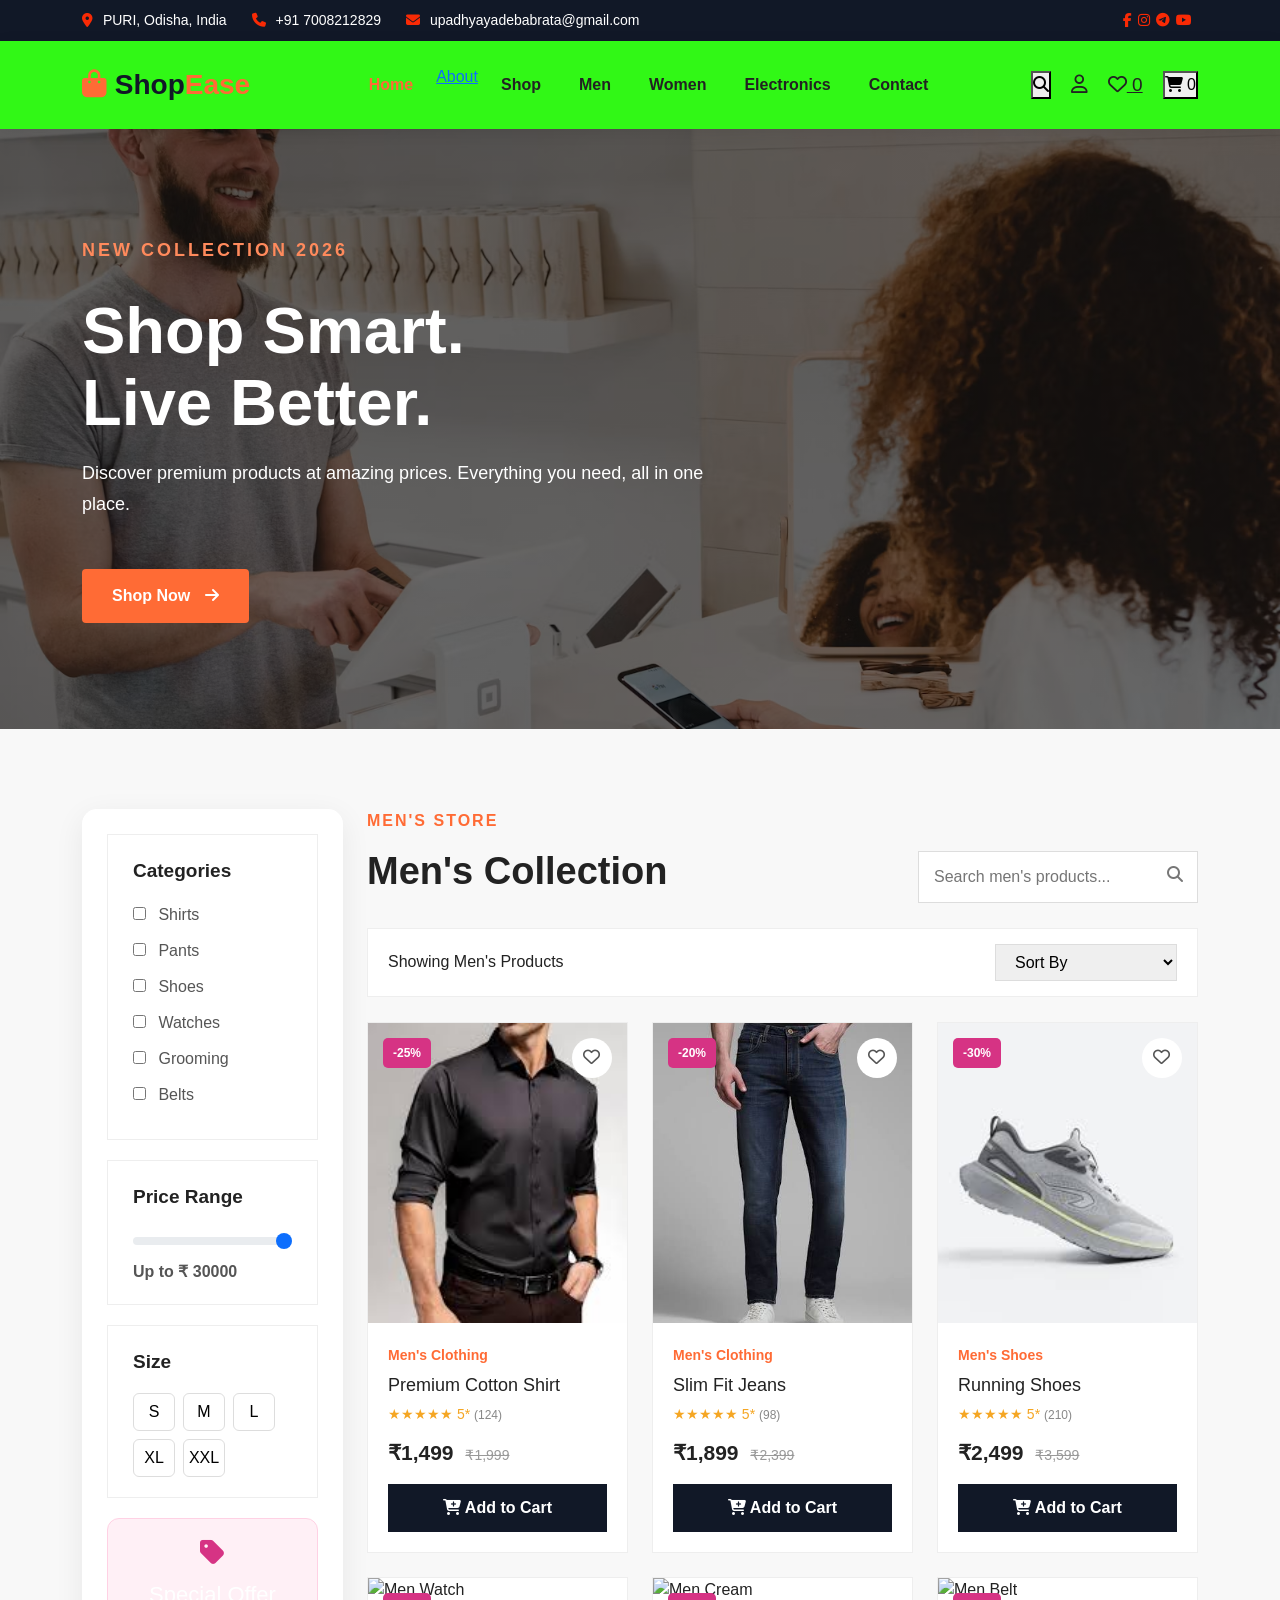
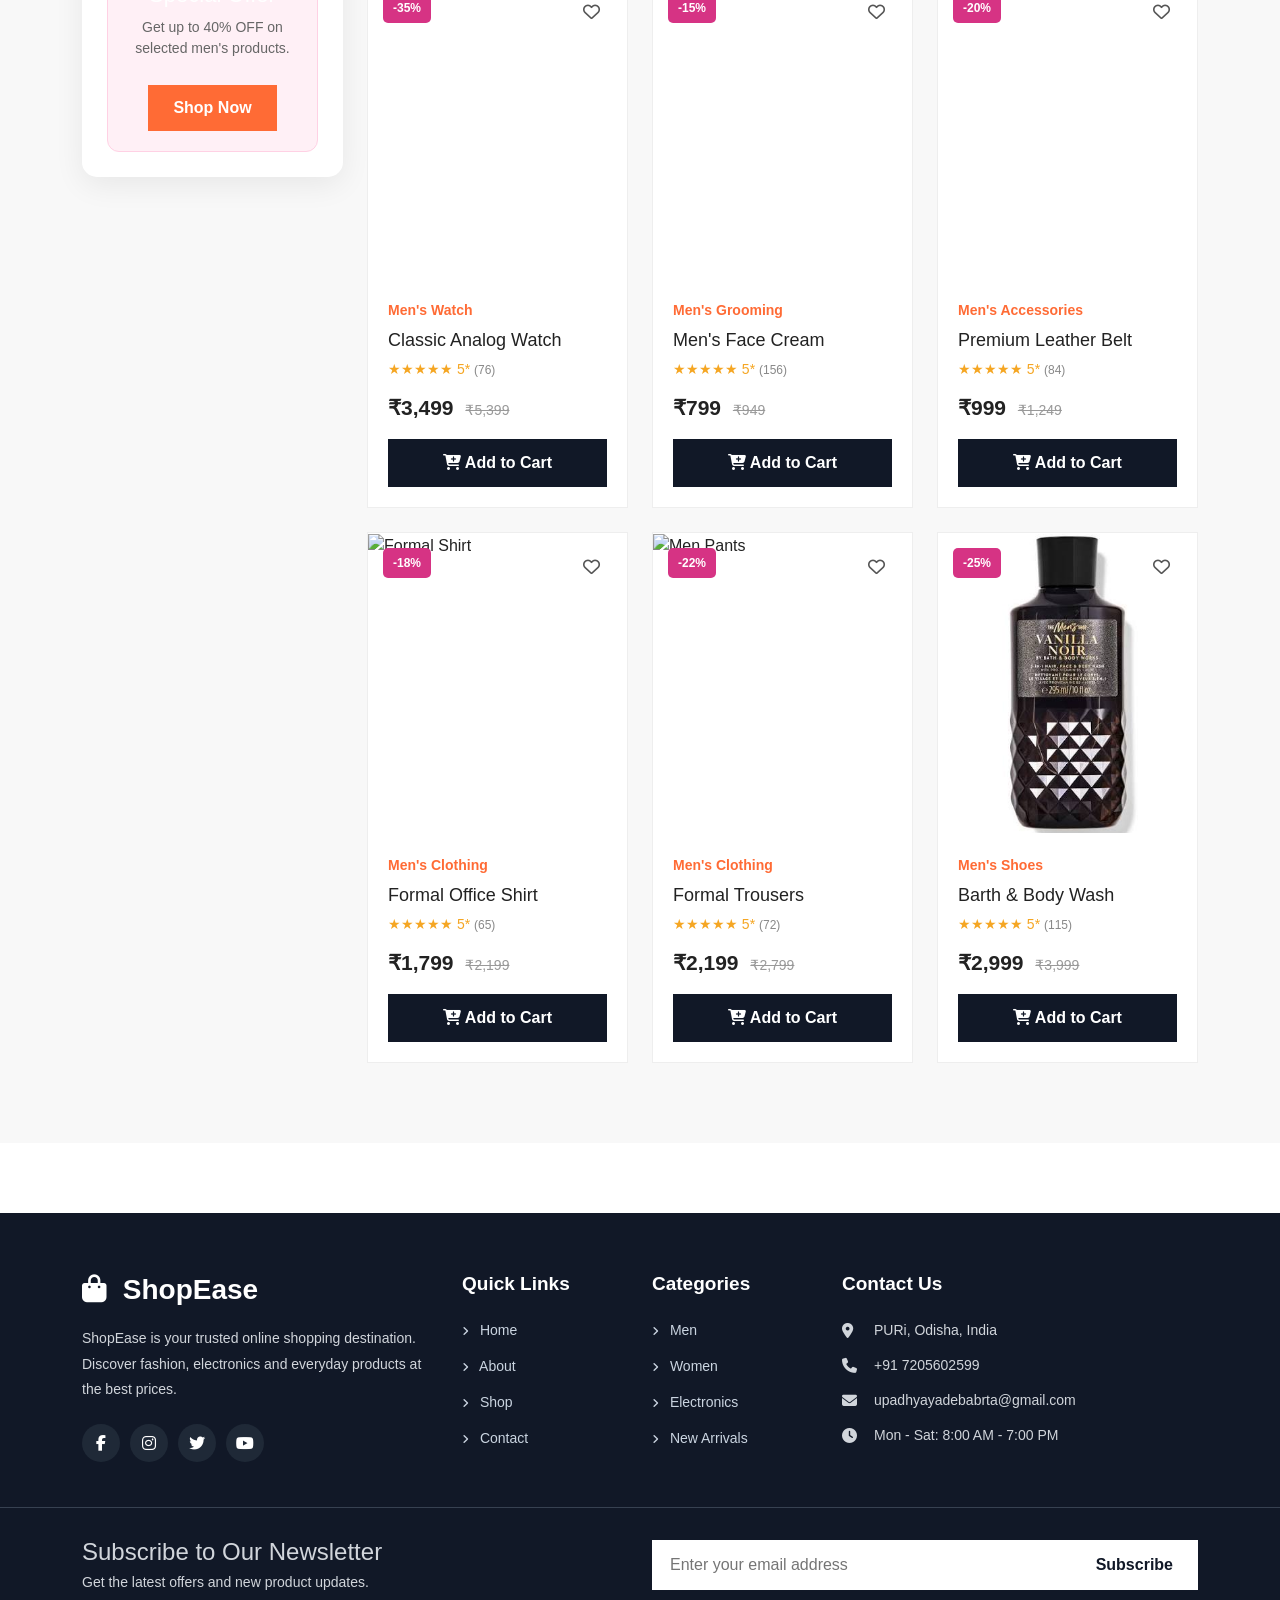
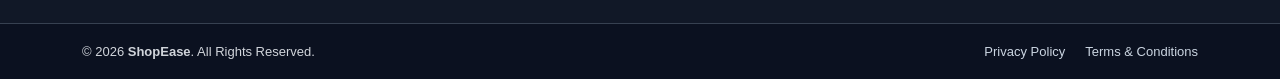
==== E-commerece men shop.html @ 474f57e9 "https://github.com/debabrataupadhyaya052-oss/E-commerece-Website.git" ====
<!DOCTYPE html>
<html lang="en">
<head>
    <meta charset="UTF-8">
    <meta name="viewport" content="width=device-width, initial-scale=1.0">
    <title>Mens - ShopEase</title>
    <link href="https://cdn.jsdelivr.net/npm/bootstrap@5.3.3/dist/css/bootstrap.min.css" rel="stylesheet">

    <link rel="stylesheet" href="https://cdnjs.cloudflare.com/ajax/libs/font-awesome/6.5.2/css/all.min.css">

    <link rel="stylesheet" href="shopease -E-commerce.css">
</head>
<body>
     <!--  -------TOP BAR ------- -->
    <div class="top-bar">
        <div class="container">

            <div class="top-content">

                <div class="top-left">

                    <span>
                        <i class="fa-solid fa-location-dot"></i>
                        PURI, Odisha, India
                    </span>

                    <span>
                        <i class="fa-solid fa-phone"></i>
                        +91 7008212829
                    </span>

                    <span>
                        <i class="fa-solid fa-envelope"></i>
                        upadhyayadebabrata@gmail.com
                    </span>

                </div>

                <div class="top-right">

                    <a href="#">
                        <i class="fa-brands fa-facebook-f"></i>
                    </a>

                    <a href="#">
                        <i class="fa-brands fa-instagram"></i>
                    </a>

                    <a href="#">
                        <i class="fa-brands fa-telegram"></i>
                    </a>

                    <a href="#">
                        <i class="fa-brands fa-youtube"></i>
                    </a>

                </div>

            </div>

        </div>
    </div>

    <!--  -------NAVIGANTION MENU------- -->
    <nav class="navbar navbar-expand-lg main-navbar">

        <div class="container">

            <!-- Logo -->

            <a class="navbar-brand logo" href="#">
                <i class="fa-solid fa-bag-shopping"></i>
                Shop<span>Ease</span>
            </a>


            <!-- Mobile Button -->

            <button class="navbar-toggler" type="button" data-bs-toggle="collapse" data-bs-target="#mainMenu">

                <span class="navbar-toggler-icon"></span>

            </button>

            <!-- Menu -->

            <div class="collapse navbar-collapse" id="mainMenu">

                <!-- Navigation -->

                <ul class="navbar-nav mx-auto">

                    <li class="nav-item">
                        <a class="nav-link active" href="home.html" target="_blank">
                            Home
                        </a>
                    </li>

                    <li class="nav-item">
                        <a href="https://media.istockphoto.com/id/183412466/photo/eastern-bluebirds-male-and-female.jpg?s=612x612&w=0&k=20&c=6_EQHnGedwdjM9QTUF2c1ce7cC3XtlxvMPpU5HAouhc">
                            About
                        </a>
                    </li>

                    <li class="nav-item">
                        <a class="nav-link" href="shop.html" target="_blank">
                            Shop
                        </a>
                    </li>

                    <li class="nav-item">
                        <a class="nav-link" href="men.html" target="_blank">
                            Men
                        </a>
                    </li>

                    <li class="nav-item">
                        <a class="nav-link" href="women.html" target="_blank">
                            Women
                        </a>
                    </li>

                    <li class="nav-item">
                        <a class="nav-link" href="electronics.html" target="_blank">
                            Electronics
                        </a>
                    </li>

                    <li class="nav-item">
                        <a class="nav-link" href="contact.html" target="_blank">
                            Contact
                        </a>
                    </li>

                </ul>


                <!-- Right Icons -->

                <div class="nav-icons">

                    <!-- Search -->

                    <button class="icon-btn" id="searchBtn">
                        <i class="fa-solid fa-magnifying-glass"></i>
                    </button>


                    <!-- Account -->

                    <a href="#" class="icon-btn">
                        <i class="fa-regular fa-user"></i>
                    </a>


                    <!-- Wishlist -->

                    <a href="#" class="icon-btn notification">
                        <i class="fa-regular fa-heart"></i>
                        <span id="wishlistCount">0</span>
                    </a>

                    <!-- Cart -->

                    <button class="icon-btn notification" onclick="addToCart()">

                        <i class="fa-solid fa-cart-shopping"></i>

                        <span id="cartCount">0</span>

                    </button>

                </div>

            </div>

        </div>

    </nav>

    <!---------SEARCH BOX ------- -->
    <div class="search-box" id="searchBox">

        <div class="container">

            <div class="search-wrapper">

                <input type="text" id="searchInput" placeholder="Search products...">

                <button onclick="searchProduct()">
                    <i class="fa-solid fa-magnifying-glass"></i>
                </button>

            </div>

        </div>

    </div>

    <!-- HERO SECTION -->
    <section class="hero">
        <div class="container">

            <div class="hero-content">

                <p>NEW COLLECTION 2026</p>

                <h1>
                    Shop Smart.<br>
                    Live Better.
                </h1>

                <p class="hero-text">
                    Discover premium products at amazing prices.
                    Everything you need, all in one place.
                </p>

                <a href="shop.html" class="shop-btn">
                    Shop Now
                    <i class="fa-solid fa-arrow-right"></i>
                </a>

            </div>

        </div>
    </section>


    <!-----------------MEN SHOP SECTION------------------------>

    <section class="men-shop">

        <div class="container">

            <div class="row">

                <!----------- SIDEBAR--------------------->

                <div class="col-lg-3">

                    <aside class="shop-sidebar">


                        <!-- CATEGORY -->

                        <div class="filter-box">

                            <h4>
                                Categories
                            </h4>

                            <label>
                                <input type="checkbox" class="category-filter" value="shirt">
                                Shirts
                            </label>

                            <label>
                                <input type="checkbox" class="category-filter" value="pant">
                                Pants
                            </label>

                            <label>
                                <input type="checkbox" class="category-filter" value="shoes">
                                Shoes
                            </label>

                            <label>
                                <input type="checkbox" class="category-filter" value="watch">
                                Watches
                            </label>

                            <label>
                                <input type="checkbox" class="category-filter" value="cream">
                                Grooming
                            </label>

                            <label>
                                <input type="checkbox" class="category-filter" value="belt">
                                Belts
                            </label>

                        </div>


                        <!-- PRICE -->

                        <div class="filter-box">

                            <h4>
                                Price Range
                            </h4>

                            <input type="range" class="form-range" min="500" max="30000" value="30000" id="priceRange">

                            <div class="price-range-text">

                                Up to ₹
                                <span id="priceValue">
                                    30000
                                </span>

                            </div>

                        </div>


                        <!-- SIZE -->

                        <div class="filter-box">

                            <h4>
                                Size
                            </h4>

                            <div class="size-buttons">

                                <button>S</button>
                                <button>M</button>
                                <button>L</button>
                                <button>XL</button>
                                <button>XXL</button>

                            </div>

                        </div>


                        <!-- OFFER -->

                        <div class="sidebar-offer">

                            <i class="fa-solid fa-tag"></i>

                            <h4>
                                Special Offer
                            </h4>

                            <p>
                                Get up to 40% OFF on selected
                                men's products.
                            </p>

                            <button>
                                Shop Now
                            </button>

                        </div>

                    </aside>

                </div>

                <!--==================PRODUCTS==============-->

                <div class="col-lg-9">
                    <!-- SHOP TOP -->
                    <div class="shop-top">
                        <div>

                            <p class="section-title">
                                MEN'S STORE
                            </p>

                            <h2>
                                Men's Collection
                            </h2>

                        </div>


                        <!-- SEARCH -->

                        <div class="men-search">

                            <input type="text" id="menSearch" placeholder="Search men's products...">

                            <i class="fa-solid fa-magnifying-glass"></i>

                        </div>

                    </div>


                    <!-- SORT -->

                    <div class="product-toolbar">

                        <span>
                            Showing Men's Products
                        </span>

                        <select id="sortProducts">

                            <option value="default">
                                Sort By
                            </option>

                            <option value="low">
                                Price: Low to High
                            </option>

                            <option value="high">
                                Price: High to Low
                            </option>

                        </select>

                    </div>


                    <!-- PRODUCT GRID -->

                    <div class="row g-4" id="menProducts">
                        <!------- SHIRT ----------->
                        <div class="col-xl-4 col-md-6 product-item" data-category="shirt" data-price="1499"
                            data-name="premium cotton shirt">

                            <div class="men-product-card">

                                <div class="men-product-image">

                                    <img src="./Assets/style men's _flg .jpg" alt="Men Shirt">

                                    <span class="discount">
                                        -25%
                                    </span>

                                    <button class="heart-btn" onclick="addWishlist(this)">

                                        <i class="fa-regular fa-heart"></i>

                                    </button>

                                </div>

                                <div class="men-product-info">

                                    <small>
                                        Men's Clothing
                                    </small>

                                    <h4>
                                        Premium Cotton Shirt
                                    </h4>

                                    <div class="rating">
                                        ★★★★★ 5*
                                        <span>(124)</span>
                                    </div>

                                    <div class="product-price">

                                        ₹1,499

                                        <del>
                                            ₹1,999
                                        </del>

                                    </div>

                                    <button class="men-cart-btn" onclick="addToCart()">

                                        <i class="fa-solid fa-cart-plus"></i>
                                        Add to Cart

                                    </button>

                                </div>

                            </div>

                        </div>

                        <!-- PANT -->
                        <div class="col-xl-4 col-md-6 product-item" data-category="pant" data-price="1899"
                            data-name="slim fit jeans">

                            <div class="men-product-card">

                                <div class="men-product-image">

                                    <img src="./Assets/Gen pants _flg.jpg" alt="Men Jeans">

                                    <span class="discount">
                                        -20%
                                    </span>

                                    <button class="heart-btn" onclick="addWishlist(this)">

                                        <i class="fa-regular fa-heart"></i>

                                    </button>

                                </div>

                                <div class="men-product-info">

                                    <small>
                                        Men's Clothing
                                    </small>

                                    <h4>
                                        Slim Fit Jeans
                                    </h4>

                                    <div class="rating">
                                        ★★★★★ 5*
                                        <span>(98)</span>
                                    </div>

                                    <div class="product-price">

                                        ₹1,899

                                        <del>
                                            ₹2,399
                                        </del>

                                    </div>

                                    <button class="men-cart-btn" onclick="addToCart()">

                                        <i class="fa-solid fa-cart-plus"></i>
                                        Add to Cart

                                    </button>

                                </div>

                            </div>

                        </div>

                        <!-- SHOES -->

                        <div class="col-xl-4 col-md-6 product-item" data-category="shoes" data-price="2499"
                            data-name="mens running shoes">

                            <div class="men-product-card">

                                <div class="men-product-image">

                                    <img src="./Assets/Shooes _flg.jgp.jpg" alt="Men Shoes">

                                    <span class="discount">
                                        -30%
                                    </span>

                                    <button class="heart-btn" onclick="addWishlist(this)">

                                        <i class="fa-regular fa-heart"></i>

                                    </button>

                                </div>

                                <div class="men-product-info">

                                    <small>
                                        Men's Shoes
                                    </small>

                                    <h4>
                                        Running Shoes
                                    </h4>

                                    <div class="rating">
                                        ★★★★★ 5*
                                        <span>(210)</span>
                                    </div>

                                    <div class="product-price">

                                        ₹2,499

                                        <del>
                                            ₹3,599
                                        </del>

                                    </div>

                                    <button class="men-cart-btn" onclick="addToCart()">

                                        <i class="fa-solid fa-cart-plus"></i>
                                        Add to Cart

                                    </button>

                                </div>

                            </div>

                        </div>

                        <!-- WATCH -->

                        <div class="col-xl-4 col-md-6 product-item" data-category="watch" data-price="3499"
                            data-name="classic mens watch">

                            <div class="men-product-card">

                                <div class="men-product-image">

                                    <img src="https://images.unsplash.com/photo-1524805444758-089113d48a6d?auto=format&fit=crop&w=700&q=80"
                                        alt="Men Watch">

                                    <span class="discount">
                                        -35%
                                    </span>

                                    <button class="heart-btn" onclick="addWishlist(this)">

                                        <i class="fa-regular fa-heart"></i>

                                    </button>

                                </div>

                                <div class="men-product-info">

                                    <small>
                                        Men's Watch
                                    </small>

                                    <h4>
                                        Classic Analog Watch
                                    </h4>

                                    <div class="rating">
                                        ★★★★★ 5*
                                        <span>(76)</span>
                                    </div>

                                    <div class="product-price">

                                        ₹3,499

                                        <del>
                                            ₹5,399
                                        </del>

                                    </div>

                                    <button class="men-cart-btn" onclick="addToCart()">

                                        <i class="fa-solid fa-cart-plus"></i>
                                        Add to Cart

                                    </button>

                                </div>

                            </div>

                        </div>

                        <!-- CREAM -->

                        <div class="col-xl-4 col-md-6 product-item" data-category="cream" data-price="799"
                            data-name="mens face cream">

                            <div class="men-product-card">

                                <div class="men-product-image">

                                    <img src="https://images.unsplash.com/photo-1556228578-8c89e6adf883?auto=format&fit=crop&w=700&q=80"
                                        alt="Men Cream">

                                    <span class="discount">
                                        -15%
                                    </span>

                                    <button class="heart-btn" onclick="addWishlist(this)">

                                        <i class="fa-regular fa-heart"></i>

                                    </button>

                                </div>

                                <div class="men-product-info">

                                    <small>
                                        Men's Grooming
                                    </small>

                                    <h4>
                                        Men's Face Cream
                                    </h4>

                                    <div class="rating">
                                        ★★★★★ 5*
                                        <span>(156)</span>
                                    </div>

                                    <div class="product-price">

                                        ₹799

                                        <del>
                                            ₹949
                                        </del>

                                    </div>

                                    <button class="men-cart-btn" onclick="addToCart()">

                                        <i class="fa-solid fa-cart-plus"></i>
                                        Add to Cart

                                    </button>

                                </div>

                            </div>

                        </div>

                        <!-- BELT -->

                        <div class="col-xl-4 col-md-6 product-item" data-category="belt" data-price="999"
                            data-name="leather mens belt">

                            <div class="men-product-card">

                                <div class="men-product-image">

                                    <img src="https://images.unsplash.com/photo-1624222247344-550fb60583dc?auto=format&fit=crop&w=700&q=80"
                                        alt="Men Belt">

                                    <span class="discount">
                                        -20%
                                    </span>

                                    <button class="heart-btn" onclick="addWishlist(this)">

                                        <i class="fa-regular fa-heart"></i>

                                    </button>

                                </div>

                                <div class="men-product-info">

                                    <small>
                                        Men's Accessories
                                    </small>

                                    <h4>
                                        Premium Leather Belt
                                    </h4>

                                    <div class="rating">
                                        ★★★★★ 5*
                                        <span>(84)</span>
                                    </div>

                                    <div class="product-price">

                                        ₹999

                                        <del>
                                            ₹1,249
                                        </del>

                                    </div>

                                    <button class="men-cart-btn" onclick="addToCart()">

                                        <i class="fa-solid fa-cart-plus"></i>
                                        Add to Cart

                                    </button>

                                </div>

                            </div>

                        </div>


                        <!-- FORMAL SHIRT -->

                        <div class="col-xl-4 col-md-6 product-item" data-category="shirt" data-price="1799"
                            data-name="formal mens shirt">

                            <div class="men-product-card">

                                <div class="men-product-image">

                                    <img src="https://images.unsplash.com/photo-1596755094514-f87e34085b2c?auto=format&fit=crop&w=700&q=80"
                                        alt="Formal Shirt">

                                    <span class="discount">
                                        -18%
                                    </span>

                                    <button class="heart-btn" onclick="addWishlist(this)">

                                        <i class="fa-regular fa-heart"></i>

                                    </button>

                                </div>

                                <div class="men-product-info">

                                    <small>
                                        Men's Clothing
                                    </small>

                                    <h4>
                                        Formal Office Shirt
                                    </h4>

                                    <div class="rating">
                                        ★★★★★ 5*
                                        <span>(65)</span>
                                    </div>

                                    <div class="product-price">

                                        ₹1,799

                                        <del>
                                            ₹2,199
                                        </del>

                                    </div>

                                    <button class="men-cart-btn" onclick="addToCart()">

                                        <i class="fa-solid fa-cart-plus"></i>
                                        Add to Cart

                                    </button>

                                </div>

                            </div>

                        </div>


                        <!-- FORMAL PANTS -->

                        <div class="col-xl-4 col-md-6 product-item" data-category="pant" data-price="2199"
                            data-name="formal mens pants">

                            <div class="men-product-card">

                                <div class="men-product-image">

                                    <img src="https://images.unsplash.com/photo-1473966968600-fa801b869a1a?auto=format&fit=crop&w=700&q=80"
                                        alt="Men Pants">

                                    <span class="discount">
                                        -22%
                                    </span>

                                    <button class="heart-btn" onclick="addWishlist(this)">

                                        <i class="fa-regular fa-heart"></i>

                                    </button>

                                </div>

                                <div class="men-product-info">

                                    <small>
                                        Men's Clothing
                                    </small>

                                    <h4>
                                        Formal Trousers
                                    </h4>

                                    <div class="rating">
                                        ★★★★★ 5*
                                        <span>(72)</span>
                                    </div>

                                    <div class="product-price">

                                        ₹2,199

                                        <del>
                                            ₹2,799
                                        </del>

                                    </div>

                                    <button class="men-cart-btn" onclick="addToCart()">

                                        <i class="fa-solid fa-cart-plus"></i>
                                        Add to Cart

                                    </button>

                                </div>

                            </div>

                        </div>
                        <!-------------- BATRH & BODY WASH------------------->

                        <div class="col-xl-4 col-md-6 product-item" data-category="shoes" data-price="2999"
                            data-name="mens casual sneakers">

                            <div class="men-product-card">

                                <div class="men-product-image">

                                    <img src="./Assets/Men's deo_flg.jpg" alt="BATRH & BODY WASH">

                                    <span class="discount">
                                        -25%
                                    </span>

                                    <button class="heart-btn" onclick="addWishlist(this)">

                                        <i class="fa-regular fa-heart"></i>

                                    </button>

                                </div>

                                <div class="men-product-info">

                                    <small>
                                        Men's Shoes
                                    </small>

                                    <h4>
                                        Barth & Body Wash
                                    </h4>

                                    <div class="rating">
                                        ★★★★★ 5*
                                        <span>(115)</span>
                                    </div>

                                    <div class="product-price">

                                        ₹2,999

                                        <del>
                                            ₹3,999
                                        </del>

                                    </div>

                                    <button class="men-cart-btn" onclick="addToCart()">

                                        <i class="fa-solid fa-cart-plus"></i>
                                        Add to Cart

                                    </button>

                                </div>

                            </div>

                        </div>

                    </div>

                </div>

            </div>

        </div>

    </section>

   

    
     <!--------FOOTER TAG SECTION---------->
    <footer class="shopease-footer">

        <div class="container">
            <div class="row gy-4">

                <!-- About -->
                <div class="col-lg-4 col-md-6">
                    <div class="footer-box">
                        <h3>
                            <i class="fa-solid fa-bag-shopping"></i>
                            ShopEase
                        </h3>

                        <p>
                            ShopEase is your trusted online shopping destination.
                            Discover fashion, electronics and everyday products
                            at the best prices.
                        </p>

                        <div class="footer-social">
                            <a href="#"><i class="fa-brands fa-facebook-f"></i></a>
                            <a href="#"><i class="fa-brands fa-instagram"></i></a>
                            <a href="#"><i class="fa-brands fa-twitter"></i></a>
                            <a href="#"><i class="fa-brands fa-youtube"></i></a>
                        </div>
                    </div>
                </div>

                <!-- Quick Links -->
                <div class="col-lg-2 col-md-6">
                    <div class="footer-box">
                        <h4>Quick Links</h4>

                        <ul>
                            <li>
                                <a href="index.html">
                                    <i class="fa-solid fa-angle-right"></i> Home
                                </a>
                            </li>

                            <li>
                                <a href="about.html">
                                    <i class="fa-solid fa-angle-right"></i> About
                                </a>
                            </li>

                            <li>
                                <a href="shop.html">
                                    <i class="fa-solid fa-angle-right"></i> Shop
                                </a>
                            </li>

                            <li>
                                <a href="contact.html">
                                    <i class="fa-solid fa-angle-right"></i> Contact
                                </a>
                            </li>
                        </ul>
                    </div>
                </div>

                <!-- Categories -->
                <div class="col-lg-2 col-md-6">
                    <div class="footer-box">
                        <h4>Categories</h4>

                        <ul>
                            <li>
                                <a href="men.html">
                                    <i class="fa-solid fa-angle-right"></i> Men
                                </a>
                            </li>

                            <li>
                                <a href="women.html">
                                    <i class="fa-solid fa-angle-right"></i> Women
                                </a>
                            </li>

                            <li>
                                <a href="electronics.html">
                                    <i class="fa-solid fa-angle-right"></i> Electronics
                                </a>
                            </li>

                            <li>
                                <a href="shop.html">
                                    <i class="fa-solid fa-angle-right"></i> New Arrivals
                                </a>
                            </li>
                        </ul>
                    </div>
                </div>

                <!-- Contact -->
                <div class="col-lg-4 col-md-6">
                    <div class="footer-box">
                        <h4>Contact Us</h4>

                        <div class="footer-contact">
                            <p>
                                <i class="fa-solid fa-location-dot"></i>
                                PURi, Odisha, India
                            </p>

                            <p>
                                <i class="fa-solid fa-phone"></i>
                                +91 7205602599
                            </p>

                            <p>
                                <i class="fa-solid fa-envelope"></i>
                                upadhyayadebabrta@gmail.com
                            </p>

                            <p>
                                <i class="fa-solid fa-clock"></i>
                                Mon - Sat: 8:00 AM - 7:00 PM
                            </p>
                        </div>
                    </div>
                </div>

            </div>
        </div>

        <!-- Newsletter -->
        <div class="footer-newsletter">
            <div class="container">
                <div class="row align-items-center gy-3">

                    <div class="col-lg-6">
                        <h4>Subscribe to Our Newsletter</h4>
                        <p>Get the latest offers and new product updates.</p>
                    </div>

                    <div class="col-lg-6">
                        <form id="newsletterForm" class="newsletter-form">

                            <input type="email" id="newsletterEmail" placeholder="Enter your email address" required>

                            <button type="submit">
                                Subscribe
                            </button>

                        </form>
                    </div>

                </div>
            </div>
        </div>

        <!-- Bottom Footer -->
        <div class="footer-bottom">
            <div class="container">

                <div class="row align-items-center">

                    <div class="col-md-6">
                        <p>
                            © 2026 <strong>ShopEase</strong>.
                            All Rights Reserved.
                        </p>
                    </div>

                    <div class="col-md-6">
                        <div class="footer-bottom-links">
                            <a href="#">Privacy Policy</a>
                            <a href="#">Terms & Conditions</a>
                        </div>
                    </div>

                </div>

            </div>
        </div>

    </footer>

    
    <!-- Bootstrap JS -->

    <script src="https://cdn.jsdelivr.net/npm/bootstrap@5.3.3/dist/js/bootstrap.bundle.min.js">
    </script>

    <!-- Custom JavaScript -->

    <script src="shopease -E-commerce.js"></script>
</body>
</html>
---- shopease -E-commerce.css ----
* {
    margin: 0;
    padding: 0;
    box-sizing: border-box;
}

body {
    font-family: Arial, sans-serif;
    color: #222;
    background: #fff;
}

/* ================= TOP BAR ================= */

.top-bar {
    background: #111827;
    color: white;
    padding: 10px 0;
    font-size: 14px;
}

.top-left {
    display: flex;
    align-items: center;
}

.top-content {
    display: flex;
    justify-content: space-between;
    align-items: center;
}

.top-content span {
    margin-right: 25px;
}

.top-right {
    display: flex;
    align-items: center;
}

.top-content i {
    color: #f92a05;
    margin-right: 6px;
}

.social i {
    margin-left: 15px;
    color: rgb(251, 250, 250);
}

.top-right a {
    color: #fff;
    text-decoration: none;
    transition: 0.3s;
}

.top-right a:hover {
    color: #002aff;
}


/* ================= NAVBAR ================= */

.main-navbar {
    background: #31f816;
    padding: 18px 0;
    box-shadow: 0 3px 15px rgba(0, 0, 0, 0.08);
    position: sticky;
    top: 0;
    z-index: 999;
}

.logo {
    font-size: 28px;
    font-weight: bold;
    color: #111827;
}

.logo i,
.logo span {
    color: #ff6b35;
}

.logo :hover {
    color: #111827;
}

.nav-link {
    color: #222 !important;
    font-weight: 600;
    margin: 0 7px;
}

.nav-link:hover,
.nav-link.active {
    color: #ff6b35 !important;
}

.navbar-nav {
    gap: 8px;
}

.nav-icons {
    display: flex;
    gap: 20px;
}

.nav-icons a {
    color: #222;
    font-size: 19px;
    position: relative;
}

.nav-icons a:hover {
    color: #ff6b35;
}

.cart-icon span {
    position: absolute;
    top: -10px;
    right: -10px;
    width: 18px;
    height: 18px;
    border-radius: 50%;
    background: #ff6b35;
    color: white;
    font-size: 10px;
    display: flex;
    justify-content: center;
    align-items: center;
}

/* ================= SEARCH ================= */

.search-box {
    display: none;
    background: #f8f9fa;
    padding: 20px 0;
    border-bottom: 1px solid #ddd;
}

.search-box.show {
    display: block;
}

.search-wrapper {
    display: flex;
    max-width: 700px;
    margin: auto;
}

.search-wrapper input {
    width: 100%;
    padding: 14px 18px;
    border: 1px solid #ddd;
    outline: none;
    font-size: 15px;
}

.search-wrapper button {
    width: 55px;
    border: none;
    background: #ff6b35;
    color: #fff;
}

.search-wrapper button:hover {
    background: #e55b2f;
}



/*================= HERO =================*/

.hero {
    min-height: 600px;
    display: flex;
    align-items: center;
    background:
        linear-gradient(rgba(0, 0, 0, 0.55),
            rgba(0, 0, 0, 0.55)),
        url("./Assets/photo frame_flg.jpg");

    background-size: cover;
    background-position: center;
}

.hero-content {
    color: white;
    max-width: 650px;
}

.hero-content>p:first-child {
    color: #ff8a5c;
    letter-spacing: 3px;
    font-weight: bold;
}

.hero h1 {
    font-size: 65px;
    font-weight: 800;
    line-height: 1.1;
    margin: 20px 0;
}

.hero-text {
    font-size: 18px;
    line-height: 1.7;
}

.shop-btn,
.dark-btn {
    display: inline-block;
    margin-top: 20px;
    padding: 14px 28px;
    text-decoration: none;
    background: #ff6b35;
    color: white;
    font-weight: bold;
    transition: 0.3s;
}

.shop-btn:hover {
    background: white;
    color: #ff6b35;
}


/* ABOUT HOME */

.about-home,
.about-page {
    padding: 90px 0;
}

.about-home h2,
.about-page h2 {
    font-size: 42px;
    font-weight: 700;
    margin-bottom: 20px;
}

.section-title {
    color: #ff6b35;
    font-weight: bold;
    letter-spacing: 2px;
}

.dark-btn {
    background: #111827;
}

.dark-btn:hover {
    background: #ff6b35;
    color: white;
}


/* PAGE BANNER */

.page-banner {
    padding: 120px 0;
    text-align: center;
    background:
        linear-gradient(rgba(0, 0, 0, 0.65),
            rgba(0, 0, 0, 0.65)),
        url("./Assets/Shop banner_flg.jpg") no-repeat;
    background-size: cover;
    background-position: center;
    color: white;
}

.page-banner h1 {
    font-size: 50px;
    font-weight: 800;
}

.page-banner p {
    color: #ddd;
}

.hero-content {
    color: #fff;
    max-width: 650px;
}

.small-title {
    color: #ff8a5c;
    font-weight: 700;
    letter-spacing: 3px;
    margin-bottom: 15px;
}

.hero h1 {
    font-size: 65px;
    font-weight: 800;
    line-height: 1.1;
    margin-bottom: 20px;
}

.hero p {
    font-size: 18px;
    line-height: 1.7;
    margin-bottom: 30px;
}

.shop-btn {
    display: inline-block;
    background: #ff6b35;
    color: #fff;
    text-decoration: none;
    padding: 15px 30px;
    font-weight: 700;
    border-radius: 4px;
    transition: 0.3s;
}

.shop-btn:hover {
    background: #fff;
    color: #ff6b35;
}

.shop-btn i {
    margin-left: 10px;
}


/* ABOUT FEATURES */

.about-features {
    background: #f6f7f9;
    padding: 70px 0;
}

.about-box {
    background: white;
    padding: 35px 25px;
    height: 100%;
    box-shadow: 0 5px 20px rgba(0, 0, 0, 0.07);
}

.about-box i {
    font-size: 40px;
    color: #ff6b35;
    margin-bottom: 20px;
}

.about-box h4 {
    margin-bottom: 12px;
}


/* SHOP */

.shop-section {
    padding: 80px 0;
}

.shop-header {
    display: flex;
    justify-content: space-between;
    align-items: end;
    margin-bottom: 35px;
}

.shop-header h2 {
    font-size: 40px;
    font-weight: 700;
}

.product-search {
    position: relative;
}

.product-search input {
    width: 280px;
    padding: 13px 40px 13px 15px;
    border: 1px solid #ddd;
    outline: none;
}

.product-search i {
    position: absolute;
    right: 15px;
    top: 15px;
}


/* CATEGORY */

.category-buttons {
    margin-bottom: 40px;
}

.category-btn {
    border: 1px solid #ddd;
    background: white;
    padding: 10px 22px;
    margin: 5px;
    cursor: pointer;
    transition: 0.3s;
}

.category-btn:hover,
.category-btn.active {
    background: #ff6b35;
    color: white;
    border-color: #ff6b35;
}


/* PRODUCT CARD */

.product-card {
    background: white;
    border: 1px solid #eee;
    transition: 0.3s;
    height: 100%;
}

.product-card:hover {
    transform: translateY(-7px);
    box-shadow: 0 10px 25px rgba(0, 0, 0, 0.12);
}

.product-image {
    height: 280px;
    position: relative;
    overflow: hidden;
}

.product-image img {
    width: 100%;
    height: 100%;
    object-fit: cover;
    transition: 0.4s;
}

.product-card:hover .product-image img {
    transform: scale(1.06);
}


/* WISHLIST */

.wishlist {
    position: absolute;
    top: 15px;
    right: 15px;
    width: 40px;
    height: 40px;
    border: none;
    border-radius: 50%;
    background: white;
    cursor: pointer;
}

.wishlist:hover {
    color: #ff6b35;
}


/* PRODUCT INFO */

.product-info {
    padding: 20px;
}

.product-info small {
    color: #ff6b35;
    font-weight: bold;
}

.product-info h4 {
    margin: 8px 0;
    font-size: 19px;
}

.price {
    font-size: 21px;
    font-weight: bold;
    margin-bottom: 15px;
}

.add-btn {
    width: 100%;
    border: none;
    background: #111827;
    color: white;
    padding: 12px;
    cursor: pointer;
    transition: 0.3s;
}

.add-btn:hover {
    background: #ff6b35;
}


/*======================= MEN'S PAGE  ========================== */

.men-banner {
    background:
        linear-gradient(rgba(0, 0, 0, 0.65),
            rgba(0, 0, 0, 0.65)),
        url("");

    background-size: cover;
    background-position: center;
}


/* MEN SHOP */

.men-shop {
    padding: 80px 0;
    background: #f8f8f8;
}


/* SIDEBAR */

.shop-sidebar {
    position: sticky;
    top: 100px;
}

.filter-box {
    background: #fff;
    padding: 25px;
    margin-bottom: 20px;
    border: 1px solid #eee;
}

.filter-box h4 {
    font-size: 19px;
    margin-bottom: 20px;
    font-weight: 700;
}

.filter-box label {
    display: block;
    margin-bottom: 14px;
    cursor: pointer;
    color: #555;
}

.filter-box input[type="checkbox"] {
    margin-right: 10px;
    accent-color: #ff6b35;
}

/* PRICE */

.price-range-text {
    font-weight: bold;
    color: #ff6b35;
}


/* SIZE */

.size-buttons {
    display: flex;
    flex-wrap: wrap;
    gap: 8px;
}

.size-buttons button {
    width: 42px;
    height: 38px;

    background: white;
    border: 1px solid #ddd;

    cursor: pointer;
}

.size-buttons button:hover {
    background: #111827;
    color: white;
}


/* SIDEBAR OFFER */

.sidebar-offer {
    background: #111827;
    color: white;
    padding: 30px;
    text-align: center;
}

.sidebar-offer i {
    font-size: 35px;
    color: #ff6b35;
    margin-bottom: 15px;
}

.sidebar-offer h4 {
    font-size: 22px;
}

.sidebar-offer p {
    color: #ddd;
    font-size: 14px;
}

.sidebar-offer button {
    border: none;
    background: #ff6b35;
    color: white;
    padding: 11px 25px;
    margin-top: 10px;
    font-weight: bold;
}


/* SHOP TOP */

.shop-top {
    display: flex;
    justify-content: space-between;
    align-items: end;
    margin-bottom: 25px;
}

.shop-top h2 {
    font-size: 38px;
    font-weight: 800;
}


/* SEARCH */

.men-search {
    position: relative;
}

.men-search input {
    width: 280px;
    padding: 13px 40px 13px 15px;
    border: 1px solid #ddd;
    outline: none;
}

.men-search i {
    position: absolute;
    right: 15px;
    top: 15px;
    color: #777;
}


/* TOOLBAR */

.product-toolbar {
    background: white;
    padding: 15px 20px;
    margin-bottom: 25px;

    display: flex;
    justify-content: space-between;
    align-items: center;

    border: 1px solid #eee;
}

.product-toolbar select {
    padding: 8px 15px;
    border: 1px solid #ddd;
    outline: none;
}


/* PRODUCT CARD */

.men-product-card {
    background: white;
    height: 100%;
    border: 1px solid #eee;
    transition: 0.3s;
}

.men-product-card:hover {
    transform: translateY(-7px);
    box-shadow: 0 12px 30px rgba(0, 0, 0, 0.12);
}


/* PRODUCT IMAGE */

.men-product-image {
    height: 300px;
    position: relative;
    overflow: hidden;
}

.men-product-image img {
    width: 100%;
    height: 100%;
    object-fit: cover;
    transition: 0.5s;
}

.men-product-card:hover .men-product-image img {
    transform: scale(1.07);
}


/* DISCOUNT */

.discount {
    position: absolute;
    left: 15px;
    top: 15px;
    background: #ff6b35;
    color: white;
    padding: 6px 10px;
    font-size: 12px;
    font-weight: bold;
}


/* HEART */

.heart-btn {
    position: absolute;
    top: 15px;
    right: 15px;
    width: 40px;
    height: 40px;
    border: none;
    border-radius: 50%;
    background: white;
    cursor: pointer;
    font-size: 17px;
}

.heart-btn:hover {
    color: #ff6b35;
}


/* PRODUCT INFO */

.men-product-info {
    padding: 20px;
}

.men-product-info small {
    color: #ff6b35;
    font-weight: bold;
}

.men-product-info h4 {
    font-size: 18px;
    margin: 8px 0;
}


/* RATING */

.rating {
    color: #f5a623;
    font-size: 14px;
}

.rating span {
    color: #999;
}


/* PRICE */

.product-price {
    font-size: 22px;
    font-weight: 800;
    margin: 12px 0;
}

.product-price del {
    font-size: 14px;
    color: #999;
    font-weight: normal;
    margin-left: 8px;
}


/* CART BUTTON */

.men-cart-btn {
    width: 100%;
    border: none;
    background: #111827;
    color: white;
    padding: 12px;
    font-weight: bold;
    cursor: pointer;
    transition: 0.3s;
}

.men-cart-btn:hover {
    background: #ff6b35;
}

/*======================= WOMEN'S PAGE  ========================== */
.women-banner {
    min-height: 320px;
    display: flex;
    align-items: center;
    justify-content: center;
    background:
        linear-gradient(rgba(0, 0, 0, .45),
            rgba(0, 0, 0, .45)),
        url("https://images.unsplash.com/photo-1594633312681-425c7b97ccd1?auto=format&fit=crop&w=1600&q=80");

    background-size: cover;
    background-position: center;

    color: white;
}

.women-banner span {
    font-size: 15px;
    letter-spacing: 3px;
    text-transform: uppercase;
}

.women-banner h1 {
    font-size: 52px;
    font-weight: 800;
    margin: 12px 0;
}

.women-banner p {
    max-width: 650px;
    margin: auto;
    font-size: 17px;
}


/* =========================================
   SHOP AREA
========================================= */

.women-shop {
    background: #fafafa;
}


/* =========================================
   SIDEBAR
========================================= */
.shop-sidebar {
    background: white;
    padding: 25px;
    border-radius: 15px;
    box-shadow: 0 8px 30px rgba(0, 0, 0, .07);
    position: sticky;
    top: 90px;
}

.filter-heading {
    display: flex;
    justify-content: space-between;
    align-items: center;
    border-bottom: 1px solid #eee;
    padding-bottom: 15px;
    margin-bottom: 20px;
}

.filter-heading h4 {
    margin: 0;
    font-size: 21px;
    font-weight: 700;
}

.filter-heading button {
    border: none;
    background: none;
    color: #d63384;
    font-weight: 600;
}


.filter-box {
    border-bottom: 1px solid #eee;
    padding-bottom: 20px;
    margin-bottom: 20px;
}

.filter-box h5 {
    font-size: 17px;
    font-weight: 700;
    margin-bottom: 15px;
}

.filter-box label {
    display: block;
    margin-bottom: 12px;
    cursor: pointer;
    color: #555;
}

.filter-box input[type="checkbox"] {
    margin-right: 8px;
    accent-color: #d63384;
}


/* PRICE */

.price-range-text {
    font-weight: 600;
    color: #555;
}

.form-range {
    accent-color: #d63384;
}


/* SIZE */

.size-buttons {
    display: flex;
    gap: 8px;
    flex-wrap: wrap;
}

.size-buttons button {
    width: 42px;
    height: 38px;
    background: white;
    border: 1px solid #ddd;
    border-radius: 6px;
    transition: .3s;
}

.size-buttons button:hover {
    background: #d63384;
    color: white;
    border-color: #d63384;
}


/* OFFER */

.sidebar-offer {
    padding: 20px;
    border-radius: 12px;
    background: #fff0f6;
    border: 1px solid #ffd1e4;
}

.sidebar-offer i {
    color: #d63384;
    font-size: 28px;
}

.sidebar-offer h5 {
    margin-top: 10px;
    font-weight: 700;
}

.sidebar-offer p {
    color: #666;
    font-size: 14px;
}

.sidebar-offer a {
    text-decoration: none;
    color: #d63384;
    font-weight: 700;
}


/* =========================================
   SEARCH + SORT
========================================= */

.shop-top {
    display: flex;
    gap: 15px;
    justify-content: space-between;
}

.women-search {
    flex: 1;
    background: white;
    border: 1px solid #e5e5e5;
    display: flex;
    align-items: center;
    padding: 0 16px;
    border-radius: 8px;
}

.women-search i {
    color: #888;
}

.women-search input {
    width: 100%;
    border: none;
    outline: none;
    padding: 14px;
}

#womenSort {
    width: 210px;
    border-radius: 8px;
}


/* =========================================
   PRODUCT CARD
========================================= */

.women-product-card {
    background: white;
    border-radius: 15px;
    overflow: hidden;
    box-shadow: 0 6px 25px rgba(0, 0, 0, .07);
    transition: .35s;
    height: 100%;
}

.women-product-card:hover {
    transform: translateY(-7px);
    box-shadow: 0 15px 35px rgba(0, 0, 0, .12);
}

/* IMAGE */

.women-product-image {
    height: 300px;
    position: relative;
    overflow: hidden;
    background: #f5f5f5;
}

.women-product-image img {
    width: 100%;
    height: 100%;
    object-fit: cover;

    transition: .5s;
}

.women-product-card:hover .women-product-image img {
    transform: scale(1.07);
}


/* DISCOUNT */

.discount {
    position: absolute;
    top: 15px;
    left: 15px;
    background: #d63384;
    color: white;
    padding: 6px 10px;
    border-radius: 5px;
    font-size: 12px;
    font-weight: 700;
    z-index: 2;
}


/* HEART */

.heart-btn {
    position: absolute;
    top: 15px;
    right: 15px;
    width: 40px;
    height: 40px;
    border: none;
    border-radius: 50%;
    background: white;
    color: #555;
    z-index: 2;
    transition: .3s;
}

.heart-btn:hover {
    color: #d63384;
    transform: scale(1.1);
}


/* PRODUCT INFO */

.women-product-info {
    padding: 20px;
}

.women-product-info small {
    color: #d63384;
    font-weight: 600;
}

.women-product-info h4 {
    font-size: 18px;
    font-weight: 700;
    margin: 7px 0;
}


/* RATING */

.rating {
    color: #f5a623;
    font-size: 14px;
    margin-bottom: 10px;
}

.rating span {
    color: #888;
    font-size: 12px;
}


/* PRICE */

.product-price {
    font-size: 21px;
    font-weight: 800;
    margin-bottom: 15px;
}

.product-price del {
    color: #999;
    font-size: 14px;
    font-weight: 400;
    margin-left: 6px;
}


/* CART BUTTON */

.women-cart-btn {
    width: 100%;
    border: none;
    border-radius: 8px;
    background: #111;
    color: white;
    padding: 12px;
    font-weight: 600;
    transition: .3s;
}

.women-cart-btn:hover {
    background: #d63384;
}


/* =========================================
  =ELECTIRONICS PAGE
========================================= */
.electronics-banner {

    min-height: 330px;
    display: flex;
    align-items: center;
    justify-content: center;
    color: white;
    background:
        linear-gradient(rgba(0, 0, 0, .55),
            rgba(0, 0, 0, .55)),
        url("https://images.unsplash.com/photo-1468495244123-6c6c332eeece?auto=format&fit=crop&w=1600&q=80");

    background-size: cover;
    background-position: center;

}


.electronics-banner span {

    font-size: 14px;
    letter-spacing: 4px;
    text-transform: uppercase;

}


.electronics-banner h1 {

    font-size: 52px;
    font-weight: 800;
    margin: 12px 0;

}


.electronics-banner p {

    max-width: 650px;
    margin: auto;
    font-size: 17px;

}


/* ==================================================
   SHOP AREA
================================================== */

.electronics-shop {

    background: #f7f8fa;

}



/* ==================================================
   SIDEBAR
================================================== */

.electronics-sidebar {

    background: white;
    padding: 25px;
    border-radius: 16px;
    box-shadow:
        0 8px 30px rgba(0, 0, 0, .07);

    position: sticky;
    top: 90px;

}


.filter-heading {

    display: flex;
    justify-content: space-between;
    align-items: center;
    padding-bottom: 15px;
    margin-bottom: 20px;
    border-bottom: 1px solid #eee;

}


.filter-heading h4 {

    margin: 0;
    font-size: 20px;
    font-weight: 700;

}


.filter-heading button {

    border: none;
    background: transparent;
    color: #0d6efd;
    font-weight: 600;

}


.filter-box {

    border-bottom: 1px solid #eee;
    padding-bottom: 20px;
    margin-bottom: 20px;

}


.filter-box h5 {

    font-size: 17px;
    font-weight: 700;
    margin-bottom: 15px;

}


.filter-box label {

    display: block;
    margin-bottom: 12px;
    color: #555;
    cursor: pointer;

}


.filter-box input[type="checkbox"] {

    margin-right: 8px;
    accent-color: #0d6efd;

}



/* ==================================================
   PRICE
================================================== */

.electronics-price-text {

    font-weight: 700;
    color: #555;

}


#electronicsPrice {

    accent-color: #0d6efd;

}



/* ==================================================
   OFFER BOX
================================================== */

.electronics-offer {

    padding: 20px;
    border-radius: 12px;
    background: #eef6ff;
    border: 1px solid #cfe5ff;

}


.electronics-offer i {

    font-size: 30px;
    color: #0d6efd;

}


.electronics-offer h5 {

    margin-top: 10px;
    font-weight: 700;

}


.electronics-offer p {

    color: #666;
    font-size: 14px;

}


.electronics-offer a {

    color: #0d6efd;
    text-decoration: none;
    font-weight: 700;

}



/* ==================================================
   SEARCH + SORT
================================================== */

.electronics-toolbar {

    display: flex;
    gap: 15px;

}


.electronics-search {

    flex: 1;
    background: white;
    border: 1px solid #ddd;
    border-radius: 9px;
    display: flex;
    align-items: center;
    padding: 0 15px;

}


.electronics-search i {

    color: #777;

}


.electronics-search input {

    width: 100%;
    border: none;
    outline: none;
    padding: 14px;

}


#electronicsSort {

    width: 220px;

}



/* ==================================================
   PRODUCT CARD
================================================== */

.electronics-card {

    height: 100%;
    overflow: hidden;
    background: white;
    border-radius: 15px;
    box-shadow:
        0 7px 25px rgba(0, 0, 0, .07);

    transition: .35s;

}


.electronics-card:hover {

    transform: translateY(-7px);
    box-shadow:
        0 15px 35px rgba(0, 0, 0, .12);

}



/* ==================================================
   PRODUCT IMAGE
================================================== */

.electronics-image {

    height: 270px;
    position: relative;
    overflow: hidden;
    background: #f3f3f3;

}


.electronics-image img {

    width: 100%;
    height: 100%;
    object-fit: cover;
    transition: .5s;

}


.electronics-card:hover .electronics-image img {

    transform: scale(1.07);

}



/* ==================================================
   DISCOUNT
================================================== */

.electronics-discount {

    position: absolute;
    top: 15px;
    left: 15px;
    z-index: 2;
    background: #0d6efd;
    color: white;
    padding: 6px 10px;
    border-radius: 5px;
    font-size: 12px;
    font-weight: 700;

}



/* ==================================================
   HEART
================================================== */

.electronics-heart {

    position: absolute;
    top: 15px;
    right: 15px;
    z-index: 2;
    width: 40px;
    height: 40px;
    border: none;
    border-radius: 50%;
    background: white;
    color: #555;
    transition: .3s;

}


.electronics-heart:hover {

    color: #0d6efd;
    transform: scale(1.1);

}



/* ==================================================
   PRODUCT INFO
================================================== */

.electronics-info {

    padding: 20px;

}


.electronics-info small {

    color: #0d6efd;
    font-weight: 600;

}


.electronics-info h4 {

    font-size: 18px;
    font-weight: 700;
    margin: 7px 0;

}



/* ==================================================
   RATING
================================================== */

.electronics-rating {

    color: #f5a623;
    font-size: 14px;
    margin-bottom: 10px;

}


.electronics-rating span {

    color: #888;
    font-size: 12px;

}



/* ==================================================
   PRICE
================================================== */

.electronics-price {

    font-size: 21px;
    font-weight: 800;
    margin-bottom: 15px;

}


.electronics-price del {

    font-size: 14px;
    color: #999;
    font-weight: 400;
    margin-left: 6px;

}



/* ==================================================
   ADD TO CART
================================================== */

.electronics-cart-btn {

    width: 100%;
    border: none;
    border-radius: 8px;
    padding: 12px;
    background: #111;
    color: white;
    font-weight: 600;
    transition: .3s;

}


.electronics-cart-btn:hover {

    background: #0d6efd;

}

/* 
/* ==================================================
   CONTACT PAGE
================================================== */
/* ==================================================
   CONTACT BANNER
================================================== */

.contact-banner {

    min-height: 330px;

    display: flex;

    align-items: center;

    justify-content: center;

    color: white;

    background:
        linear-gradient(rgba(0, 0, 0, .60),
            rgba(0, 0, 0, .60)),
        url("https://images.unsplash.com/photo-1556742049-0cfed4f6a45d?auto=format&fit=crop&w=1600&q=80");

    background-size: cover;

    background-position: center;

}


.contact-banner span {

    font-size: 14px;

    letter-spacing: 4px;

    text-transform: uppercase;

}


.contact-banner h1 {

    font-size: 52px;

    font-weight: 800;

    margin: 12px 0;

}


.contact-banner p {

    max-width: 650px;

    margin: auto;

    font-size: 17px;

}



/* ==================================================
   CONTACT INFO
================================================== */

.contact-info-section {

    background: #f7f8fa;

}


.contact-info-card {

    height: 100%;

    padding: 30px 20px;

    text-align: center;

    background: white;

    border-radius: 15px;

    box-shadow:
        0 8px 25px rgba(0, 0, 0, .06);

    transition: .3s;

}


.contact-info-card:hover {

    transform: translateY(-7px);

    box-shadow:
        0 15px 35px rgba(0, 0, 0, .10);

}


.contact-icon {

    width: 65px;

    height: 65px;

    margin: auto;

    display: flex;

    align-items: center;

    justify-content: center;

    border-radius: 50%;

    background: #eef4ff;

    color: #0d6efd;

    font-size: 24px;

}


.contact-info-card h4 {

    font-size: 18px;

    font-weight: 700;

    margin-top: 18px;

}


.contact-info-card p {

    color: #777;

    line-height: 1.7;

    margin-bottom: 0;

}



/* ==================================================
   CONTACT MAIN
================================================== */

.contact-main {

    background: white;

}


.contact-small-title {

    color: #0d6efd;

    font-weight: 700;

    font-size: 14px;

    letter-spacing: 2px;

}


.contact-content h2 {

    font-size: 43px;

    font-weight: 800;

    margin: 15px 0;

}


.contact-content h2 span {

    color: #0d6efd;

}


.contact-content>p {

    color: #666;

    line-height: 1.8;

    margin-bottom: 30px;

}



/* ==================================================
   SUPPORT ITEM
================================================== */

.support-item {

    display: flex;

    gap: 15px;

    margin-bottom: 22px;

}


.support-icon {

    min-width: 50px;

    height: 50px;

    display: flex;

    align-items: center;

    justify-content: center;

    background: #eef4ff;

    color: #0d6efd;

    border-radius: 10px;

}


.support-item h5 {

    font-weight: 700;

    margin-bottom: 5px;

}


.support-item p {

    color: #777;

    margin: 0;

    font-size: 14px;

}



/* ==================================================
   SOCIAL
================================================== */

.contact-social {

    margin-top: 30px;

}


.contact-social h5 {

    font-weight: 700;

    margin-bottom: 15px;

}


.contact-social a {

    width: 40px;

    height: 40px;

    display: inline-flex;

    align-items: center;

    justify-content: center;

    margin-right: 7px;

    border-radius: 50%;

    background: #111;

    color: white;

    text-decoration: none;

    transition: .3s;

}


.contact-social a:hover {

    background: #0d6efd;

    transform: translateY(-3px);

}



/* ==================================================
   CONTACT FORM
================================================== */

.contact-form-box {

    padding: 35px;

    background: white;

    border-radius: 18px;

    box-shadow:
        0 12px 40px rgba(0, 0, 0, .09);

    border: 1px solid #eee;

}


.form-heading h3 {

    font-size: 28px;

    font-weight: 800;

    margin-bottom: 5px;

}


.form-heading p {

    color: #777;

    margin-bottom: 25px;

}


.contact-form-box label {

    display: block;

    font-weight: 600;

    margin-bottom: 8px;

}



/* ==================================================
   INPUT
================================================== */

.input-box {

    display: flex;

    align-items: center;

    border: 1px solid #ddd;

    border-radius: 8px;

    background: white;

    padding: 0 14px;

    transition: .3s;

}


.input-box:focus-within {

    border-color: #0d6efd;

    box-shadow:
        0 0 0 3px rgba(13, 110, 253, .08);

}


.input-box i {

    color: #888;

}


.input-box input,
.input-box select,
.input-box textarea {

    width: 100%;

    border: none;

    outline: none;

    padding: 13px;

    background: transparent;

}


.textarea-box {

    align-items: flex-start;

    padding-top: 12px;

}


.textarea-box textarea {

    resize: vertical;

}



/* ==================================================
   SUBMIT BUTTON
================================================== */

.contact-submit {

    width: 100%;

    padding: 14px;

    border: none;

    border-radius: 8px;

    background: #111;

    color: white;

    font-weight: 700;

    font-size: 16px;

    transition: .3s;

}


.contact-submit:hover {

    background: #0d6efd;

    transform: translateY(-2px);

}



/* ==================================================
   SUCCESS MESSAGE
================================================== */

.contact-success {

    display: none;
    margin-top: 20px;
    padding: 15px;
    border-radius: 8px;
    background: #eaf8ef;
    color: #198754;
    font-weight: 600;

}


.contact-success i {

    margin-right: 7px;

}

/* ==================================================
   FEATURED PRODUCTS SECTION
================================================== */
/* FEATURES SECTION */
.features {
    padding: 50px 0;
    background-color: #f8f9fa;
}

/* Feature Box */
.feature-box {
    display: flex;
    align-items: center;
    gap: 15px;

    background-color: #ffffff;
    padding: 20px;
    border-radius: 10px;

    margin-bottom: 20px;

    box-shadow: 0 3px 10px rgba(0, 0, 0, 0.08);

    transition: all 0.3s ease;
}

/* Icon */
.feature-box i {
    font-size: 35px;
    color: #0d6efd;

    min-width: 45px;
    text-align: center;

    transition: transform 0.3s ease;
}

/* Heading */
.feature-box h5 {
    margin: 0 0 5px;
    font-size: 18px;
    font-weight: 600;
}

/* Paragraph */
.feature-box p {
    margin: 0;
    color: #777;
    font-size: 14px;
}

/* Hover Effect */
.feature-box:hover {
    transform: translateY(-8px);
    box-shadow: 0 8px 20px rgba(0, 0, 0, 0.15);
}

/* Icon Hover */
.feature-box:hover i {
    transform: scale(1.2);
}

/* ==================================================
   FOOTER TAG SECTION
================================================== */
.shopease-footer {
    background: #111827;
    color: #d1d5db;
    margin-top: 70px;
}

/* Footer Main */

.shopease-footer .container {
    padding-top: 60px;
    padding-bottom: 45px;
}

.footer-box h3 {
    color: #ffffff;
    font-size: 28px;
    font-weight: 700;
    margin-bottom: 20px;
}

.footer-box h3 i {
    margin-right: 8px;
}

.footer-box h4 {
    color: #ffffff;
    font-size: 19px;
    font-weight: 600;
    margin-bottom: 22px;
}

.footer-box p {
    font-size: 14px;
    line-height: 1.8;
    margin-bottom: 10px;
}

/* Footer Links */

.footer-box ul {
    padding: 0;
    margin: 0;
    list-style: none;
}

.footer-box ul li {
    margin-bottom: 12px;
}

.footer-box ul li a {
    color: #cbd5e1;
    text-decoration: none;
    font-size: 14px;
    transition: 0.3s;
}

.footer-box ul li a i {
    margin-right: 7px;
    font-size: 11px;
}

.footer-box ul li a:hover {
    color: #ffffff;
    padding-left: 5px;
}

/* Social Icons */

.footer-social {
    display: flex;
    gap: 10px;
    margin-top: 22px;
}

.footer-social a {
    width: 38px;
    height: 38px;
    border-radius: 50%;
    background: #1f2937;
    color: #ffffff;
    display: flex;
    align-items: center;
    justify-content: center;
    text-decoration: none;
    transition: 0.3s;
}

.footer-social a:hover {
    background: #ffffff;
    color: lab(31.78% 78.08 -105.92);
    transform: translateY(-4px);
}

/* Contact */

.footer-contact p {
    display: flex;
    align-items: center;
    gap: 12px;
}

.footer-contact p i {
    width: 20px;
    font-size: 15px;
}

/* Newsletter */

.footer-newsletter {
    border-top: 1px solid #374151;
    border-bottom: 1px solid #374151;
}

.footer-newsletter .container {
    padding-top: 30px;
    padding-bottom: 30px;
}

.footer-newsletter h4 {
    margin-bottom: 5px;
}

.footer-newsletter p {
    margin: 0;
    font-size: 14px;
}

.newsletter-form {
    display: flex;
    max-width: 550px;
    margin-left: auto;
}

.newsletter-form input {
    width: 100%;
    padding: 13px 18px;
    border: none;
    outline: none;
    background: #ffffff;
    color: #111827;
}

.newsletter-form button {
    border: none;
    padding: 13px 25px;
    background: #ffffff;
    color: #111827;
    font-weight: 600;
    cursor: pointer;
    transition: 0.3s;
}

.newsletter-form button:hover {
    background: #e5e7eb;
}

/* Bottom */

.footer-bottom {
    background: #0b1120;
}

.footer-bottom .container {
    padding-top: 18px;
    padding-bottom: 18px;
}

.footer-bottom p {
    margin: 0;
    font-size: 13px;
}

.footer-bottom-links {
    display: flex;
    justify-content: flex-end;
    gap: 20px;
}

.footer-bottom-links a {
    color: #cbd5e1;
    font-size: 13px;
    text-decoration: none;
}

.footer-bottom-links a:hover {
    color: #ffffff;
}
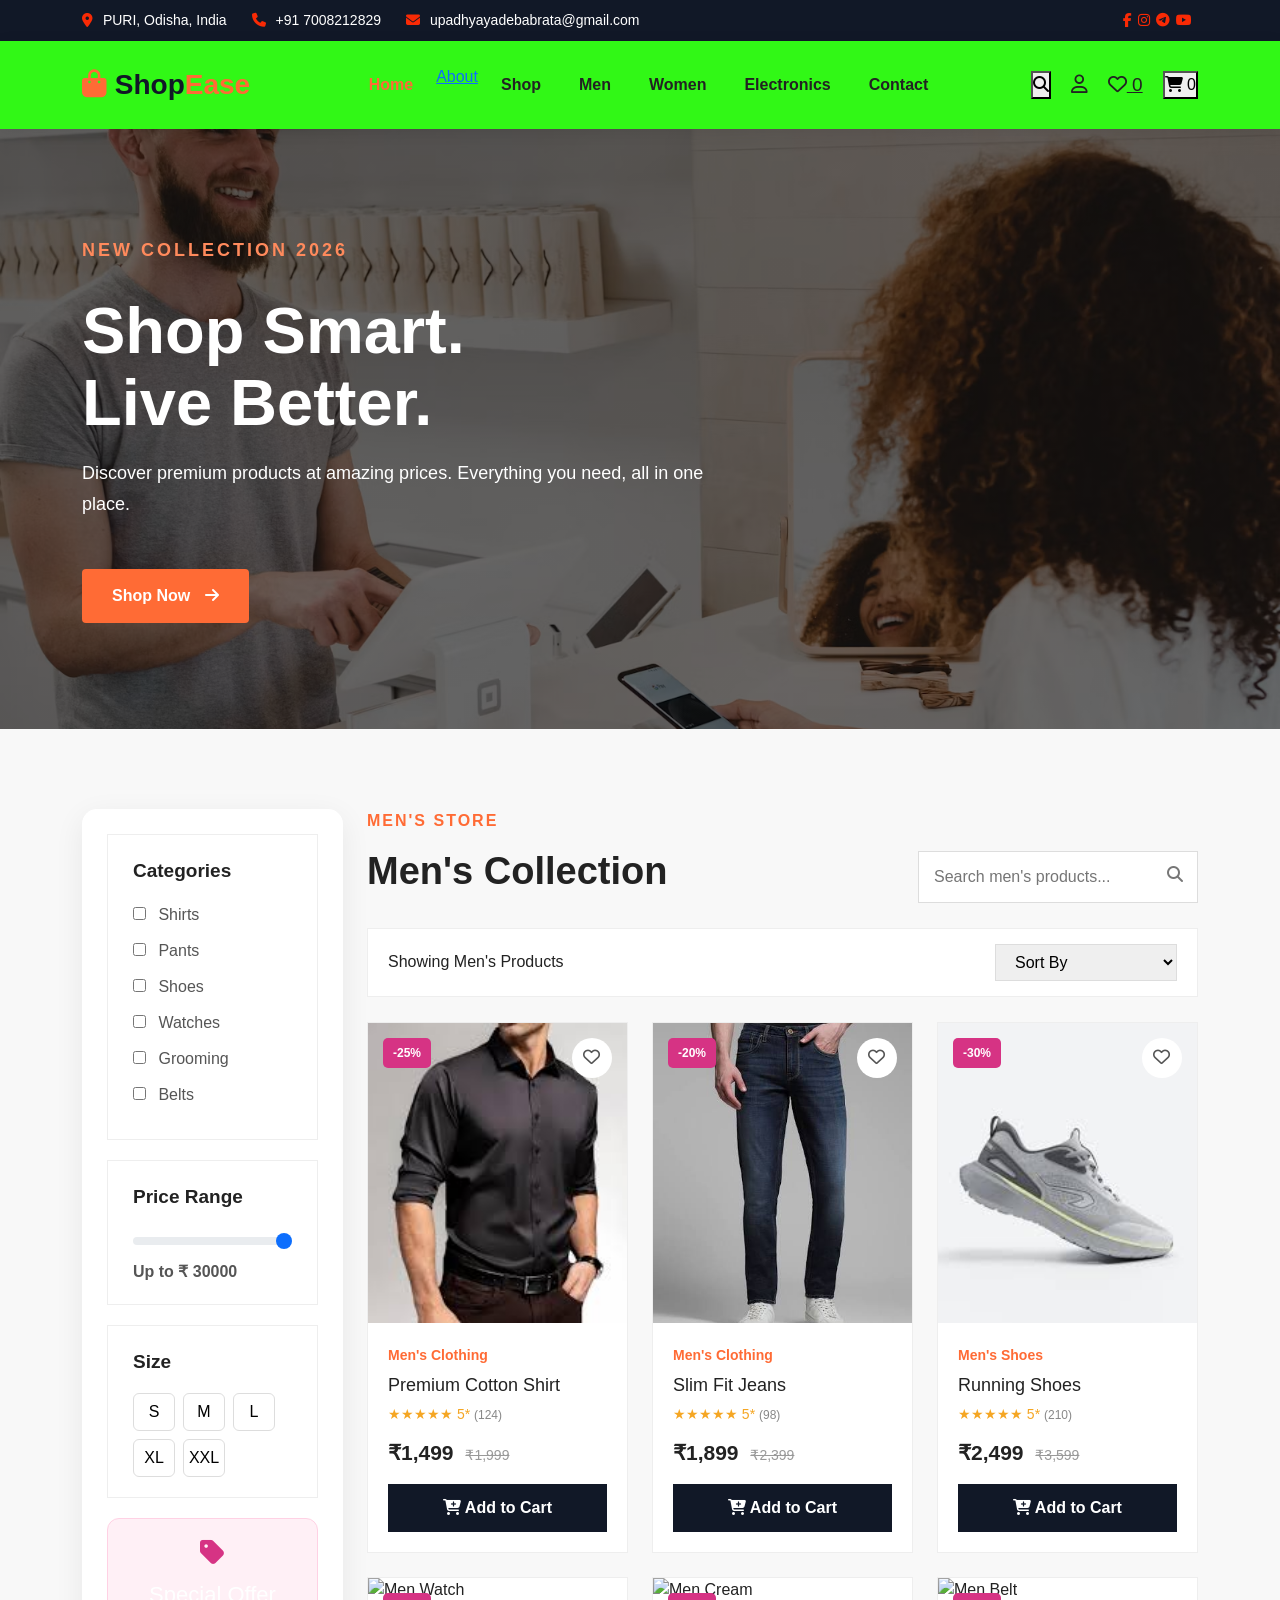
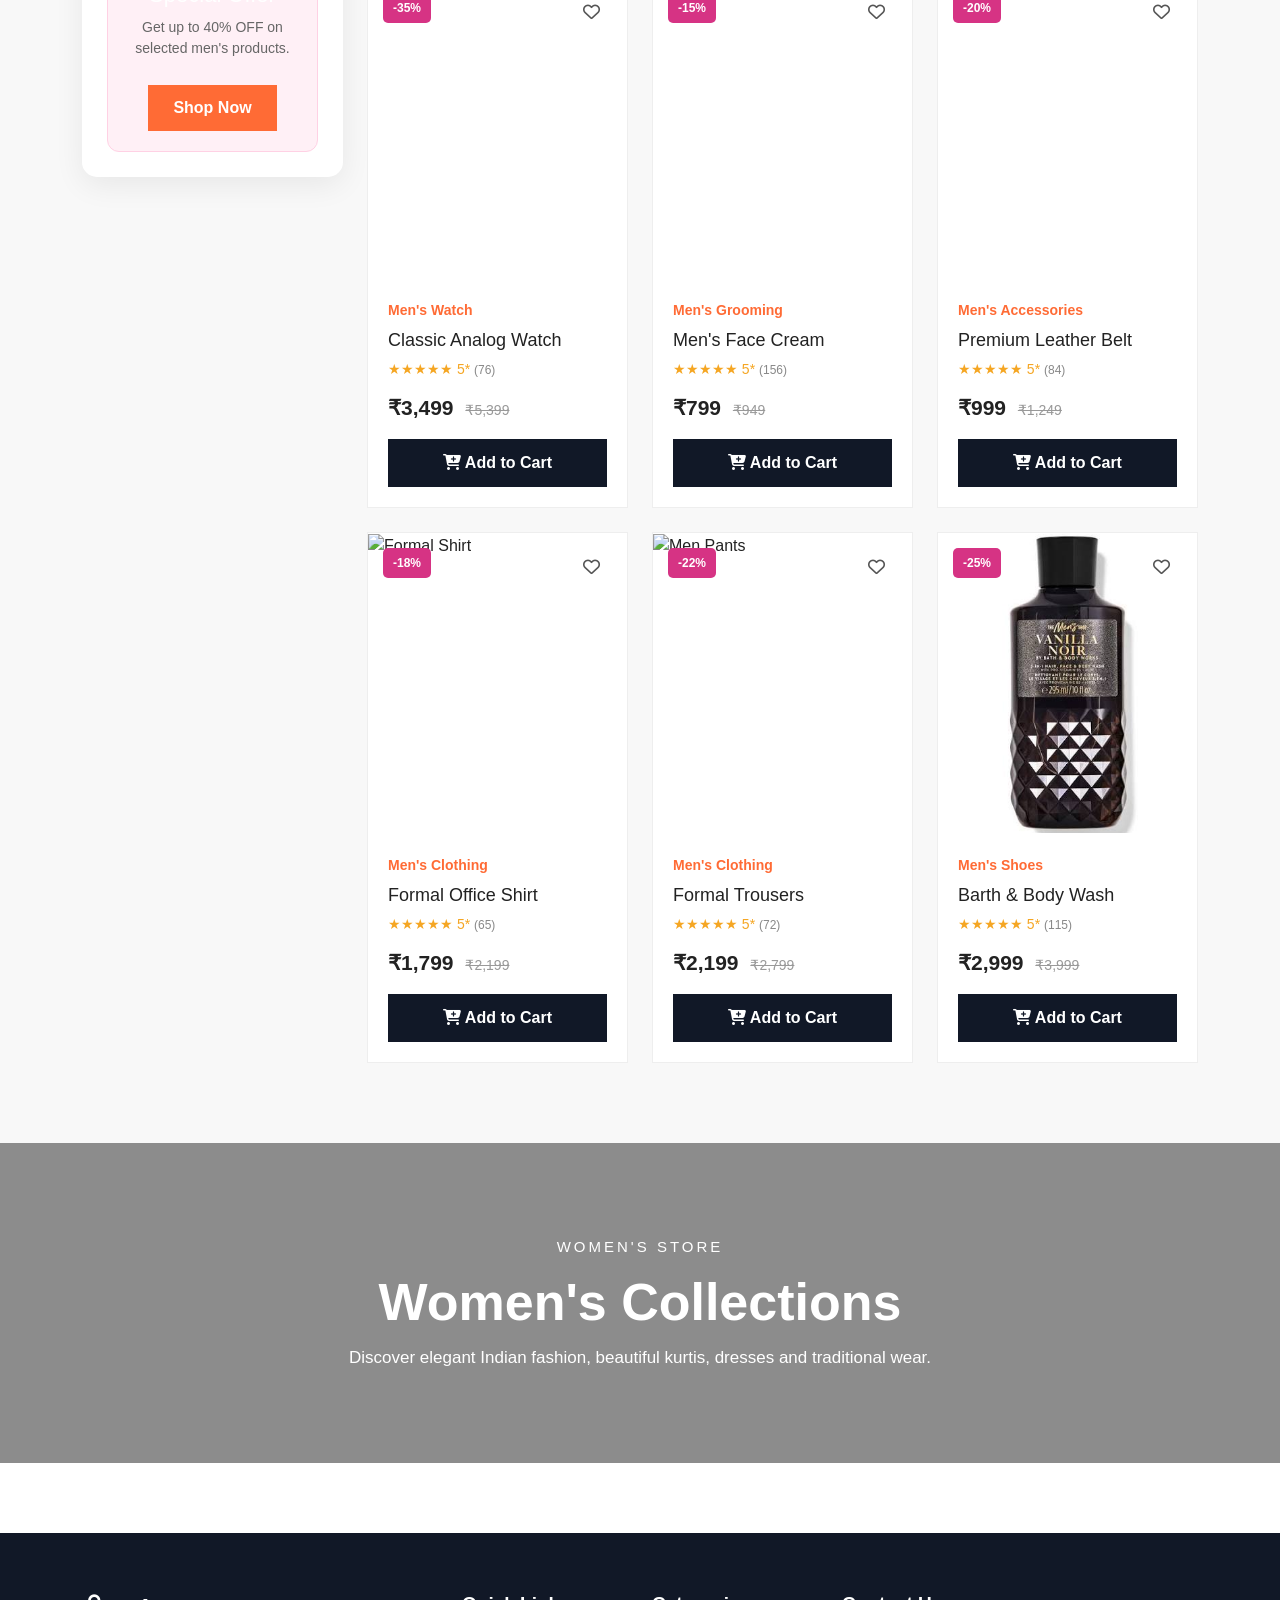
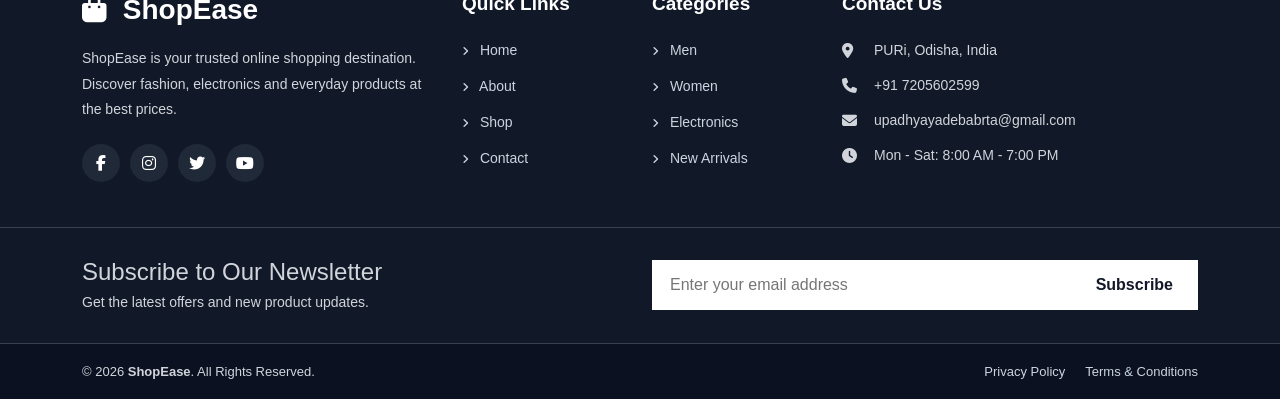
==== commit 6fc635b1: "Add files via upload" ====
--- a/E-commerece men shop.html
+++ b/E-commerece men shop.html
@@ -1,1170 +1,1187 @@
-<!DOCTYPE html>
-<html lang="en">
-<head>
-    <meta charset="UTF-8">
-    <meta name="viewport" content="width=device-width, initial-scale=1.0">
-    <title>Mens - ShopEase</title>
-    <link href="https://cdn.jsdelivr.net/npm/bootstrap@5.3.3/dist/css/bootstrap.min.css" rel="stylesheet">
-
-    <link rel="stylesheet" href="https://cdnjs.cloudflare.com/ajax/libs/font-awesome/6.5.2/css/all.min.css">
-
-    <link rel="stylesheet" href="shopease -E-commerce.css">
-</head>
-<body>
-     <!--  -------TOP BAR ------- -->
-    <div class="top-bar">
-        <div class="container">
-
-            <div class="top-content">
-
-                <div class="top-left">
-
-                    <span>
-                        <i class="fa-solid fa-location-dot"></i>
-                        PURI, Odisha, India
-                    </span>
-
-                    <span>
-                        <i class="fa-solid fa-phone"></i>
-                        +91 7008212829
-                    </span>
-
-                    <span>
-                        <i class="fa-solid fa-envelope"></i>
-                        upadhyayadebabrata@gmail.com
-                    </span>
-
-                </div>
-
-                <div class="top-right">
-
-                    <a href="#">
-                        <i class="fa-brands fa-facebook-f"></i>
-                    </a>
-
-                    <a href="#">
-                        <i class="fa-brands fa-instagram"></i>
-                    </a>
-
-                    <a href="#">
-                        <i class="fa-brands fa-telegram"></i>
-                    </a>
-
-                    <a href="#">
-                        <i class="fa-brands fa-youtube"></i>
-                    </a>
-
-                </div>
-
-            </div>
-
-        </div>
-    </div>
-
-    <!--  -------NAVIGANTION MENU------- -->
-    <nav class="navbar navbar-expand-lg main-navbar">
-
-        <div class="container">
-
-            <!-- Logo -->
-
-            <a class="navbar-brand logo" href="#">
-                <i class="fa-solid fa-bag-shopping"></i>
-                Shop<span>Ease</span>
-            </a>
-
-
-            <!-- Mobile Button -->
-
-            <button class="navbar-toggler" type="button" data-bs-toggle="collapse" data-bs-target="#mainMenu">
-
-                <span class="navbar-toggler-icon"></span>
-
-            </button>
-
-            <!-- Menu -->
-
-            <div class="collapse navbar-collapse" id="mainMenu">
-
-                <!-- Navigation -->
-
-                <ul class="navbar-nav mx-auto">
-
-                    <li class="nav-item">
-                        <a class="nav-link active" href="home.html" target="_blank">
-                            Home
-                        </a>
-                    </li>
-
-                    <li class="nav-item">
-                        <a href="https://media.istockphoto.com/id/183412466/photo/eastern-bluebirds-male-and-female.jpg?s=612x612&w=0&k=20&c=6_EQHnGedwdjM9QTUF2c1ce7cC3XtlxvMPpU5HAouhc">
-                            About
-                        </a>
-                    </li>
-
-                    <li class="nav-item">
-                        <a class="nav-link" href="shop.html" target="_blank">
-                            Shop
-                        </a>
-                    </li>
-
-                    <li class="nav-item">
-                        <a class="nav-link" href="men.html" target="_blank">
-                            Men
-                        </a>
-                    </li>
-
-                    <li class="nav-item">
-                        <a class="nav-link" href="women.html" target="_blank">
-                            Women
-                        </a>
-                    </li>
-
-                    <li class="nav-item">
-                        <a class="nav-link" href="electronics.html" target="_blank">
-                            Electronics
-                        </a>
-                    </li>
-
-                    <li class="nav-item">
-                        <a class="nav-link" href="contact.html" target="_blank">
-                            Contact
-                        </a>
-                    </li>
-
-                </ul>
-
-
-                <!-- Right Icons -->
-
-                <div class="nav-icons">
-
-                    <!-- Search -->
-
-                    <button class="icon-btn" id="searchBtn">
-                        <i class="fa-solid fa-magnifying-glass"></i>
-                    </button>
-
-
-                    <!-- Account -->
-
-                    <a href="#" class="icon-btn">
-                        <i class="fa-regular fa-user"></i>
-                    </a>
-
-
-                    <!-- Wishlist -->
-
-                    <a href="#" class="icon-btn notification">
-                        <i class="fa-regular fa-heart"></i>
-                        <span id="wishlistCount">0</span>
-                    </a>
-
-                    <!-- Cart -->
-
-                    <button class="icon-btn notification" onclick="addToCart()">
-
-                        <i class="fa-solid fa-cart-shopping"></i>
-
-                        <span id="cartCount">0</span>
-
-                    </button>
-
-                </div>
-
-            </div>
-
-        </div>
-
-    </nav>
-
-    <!---------SEARCH BOX ------- -->
-    <div class="search-box" id="searchBox">
-
-        <div class="container">
-
-            <div class="search-wrapper">
-
-                <input type="text" id="searchInput" placeholder="Search products...">
-
-                <button onclick="searchProduct()">
-                    <i class="fa-solid fa-magnifying-glass"></i>
-                </button>
-
-            </div>
-
-        </div>
-
-    </div>
-
-    <!-- HERO SECTION -->
-    <section class="hero">
-        <div class="container">
-
-            <div class="hero-content">
-
-                <p>NEW COLLECTION 2026</p>
-
-                <h1>
-                    Shop Smart.<br>
-                    Live Better.
-                </h1>
-
-                <p class="hero-text">
-                    Discover premium products at amazing prices.
-                    Everything you need, all in one place.
-                </p>
-
-                <a href="shop.html" class="shop-btn">
-                    Shop Now
-                    <i class="fa-solid fa-arrow-right"></i>
-                </a>
-
-            </div>
-
-        </div>
-    </section>
-
-
-    <!-----------------MEN SHOP SECTION------------------------>
-
-    <section class="men-shop">
-
-        <div class="container">
-
-            <div class="row">
-
-                <!----------- SIDEBAR--------------------->
-
-                <div class="col-lg-3">
-
-                    <aside class="shop-sidebar">
-
-
-                        <!-- CATEGORY -->
-
-                        <div class="filter-box">
-
-                            <h4>
-                                Categories
-                            </h4>
-
-                            <label>
-                                <input type="checkbox" class="category-filter" value="shirt">
-                                Shirts
-                            </label>
-
-                            <label>
-                                <input type="checkbox" class="category-filter" value="pant">
-                                Pants
-                            </label>
-
-                            <label>
-                                <input type="checkbox" class="category-filter" value="shoes">
-                                Shoes
-                            </label>
-
-                            <label>
-                                <input type="checkbox" class="category-filter" value="watch">
-                                Watches
-                            </label>
-
-                            <label>
-                                <input type="checkbox" class="category-filter" value="cream">
-                                Grooming
-                            </label>
-
-                            <label>
-                                <input type="checkbox" class="category-filter" value="belt">
-                                Belts
-                            </label>
-
-                        </div>
-
-
-                        <!-- PRICE -->
-
-                        <div class="filter-box">
-
-                            <h4>
-                                Price Range
-                            </h4>
-
-                            <input type="range" class="form-range" min="500" max="30000" value="30000" id="priceRange">
-
-                            <div class="price-range-text">
-
-                                Up to ₹
-                                <span id="priceValue">
-                                    30000
-                                </span>
-
-                            </div>
-
-                        </div>
-
-
-                        <!-- SIZE -->
-
-                        <div class="filter-box">
-
-                            <h4>
-                                Size
-                            </h4>
-
-                            <div class="size-buttons">
-
-                                <button>S</button>
-                                <button>M</button>
-                                <button>L</button>
-                                <button>XL</button>
-                                <button>XXL</button>
-
-                            </div>
-
-                        </div>
-
-
-                        <!-- OFFER -->
-
-                        <div class="sidebar-offer">
-
-                            <i class="fa-solid fa-tag"></i>
-
-                            <h4>
-                                Special Offer
-                            </h4>
-
-                            <p>
-                                Get up to 40% OFF on selected
-                                men's products.
-                            </p>
-
-                            <button>
-                                Shop Now
-                            </button>
-
-                        </div>
-
-                    </aside>
-
-                </div>
-
-                <!--==================PRODUCTS==============-->
-
-                <div class="col-lg-9">
-                    <!-- SHOP TOP -->
-                    <div class="shop-top">
-                        <div>
-
-                            <p class="section-title">
-                                MEN'S STORE
-                            </p>
-
-                            <h2>
-                                Men's Collection
-                            </h2>
-
-                        </div>
-
-
-                        <!-- SEARCH -->
-
-                        <div class="men-search">
-
-                            <input type="text" id="menSearch" placeholder="Search men's products...">
-
-                            <i class="fa-solid fa-magnifying-glass"></i>
-
-                        </div>
-
-                    </div>
-
-
-                    <!-- SORT -->
-
-                    <div class="product-toolbar">
-
-                        <span>
-                            Showing Men's Products
-                        </span>
-
-                        <select id="sortProducts">
-
-                            <option value="default">
-                                Sort By
-                            </option>
-
-                            <option value="low">
-                                Price: Low to High
-                            </option>
-
-                            <option value="high">
-                                Price: High to Low
-                            </option>
-
-                        </select>
-
-                    </div>
-
-
-                    <!-- PRODUCT GRID -->
-
-                    <div class="row g-4" id="menProducts">
-                        <!------- SHIRT ----------->
-                        <div class="col-xl-4 col-md-6 product-item" data-category="shirt" data-price="1499"
-                            data-name="premium cotton shirt">
-
-                            <div class="men-product-card">
-
-                                <div class="men-product-image">
-
-                                    <img src="./Assets/style men's _flg .jpg" alt="Men Shirt">
-
-                                    <span class="discount">
-                                        -25%
-                                    </span>
-
-                                    <button class="heart-btn" onclick="addWishlist(this)">
-
-                                        <i class="fa-regular fa-heart"></i>
-
-                                    </button>
-
-                                </div>
-
-                                <div class="men-product-info">
-
-                                    <small>
-                                        Men's Clothing
-                                    </small>
-
-                                    <h4>
-                                        Premium Cotton Shirt
-                                    </h4>
-
-                                    <div class="rating">
-                                        ★★★★★ 5*
-                                        <span>(124)</span>
-                                    </div>
-
-                                    <div class="product-price">
-
-                                        ₹1,499
-
-                                        <del>
-                                            ₹1,999
-                                        </del>
-
-                                    </div>
-
-                                    <button class="men-cart-btn" onclick="addToCart()">
-
-                                        <i class="fa-solid fa-cart-plus"></i>
-                                        Add to Cart
-
-                                    </button>
-
-                                </div>
-
-                            </div>
-
-                        </div>
-
-                        <!-- PANT -->
-                        <div class="col-xl-4 col-md-6 product-item" data-category="pant" data-price="1899"
-                            data-name="slim fit jeans">
-
-                            <div class="men-product-card">
-
-                                <div class="men-product-image">
-
-                                    <img src="./Assets/Gen pants _flg.jpg" alt="Men Jeans">
-
-                                    <span class="discount">
-                                        -20%
-                                    </span>
-
-                                    <button class="heart-btn" onclick="addWishlist(this)">
-
-                                        <i class="fa-regular fa-heart"></i>
-
-                                    </button>
-
-                                </div>
-
-                                <div class="men-product-info">
-
-                                    <small>
-                                        Men's Clothing
-                                    </small>
-
-                                    <h4>
-                                        Slim Fit Jeans
-                                    </h4>
-
-                                    <div class="rating">
-                                        ★★★★★ 5*
-                                        <span>(98)</span>
-                                    </div>
-
-                                    <div class="product-price">
-
-                                        ₹1,899
-
-                                        <del>
-                                            ₹2,399
-                                        </del>
-
-                                    </div>
-
-                                    <button class="men-cart-btn" onclick="addToCart()">
-
-                                        <i class="fa-solid fa-cart-plus"></i>
-                                        Add to Cart
-
-                                    </button>
-
-                                </div>
-
-                            </div>
-
-                        </div>
-
-                        <!-- SHOES -->
-
-                        <div class="col-xl-4 col-md-6 product-item" data-category="shoes" data-price="2499"
-                            data-name="mens running shoes">
-
-                            <div class="men-product-card">
-
-                                <div class="men-product-image">
-
-                                    <img src="./Assets/Shooes _flg.jgp.jpg" alt="Men Shoes">
-
-                                    <span class="discount">
-                                        -30%
-                                    </span>
-
-                                    <button class="heart-btn" onclick="addWishlist(this)">
-
-                                        <i class="fa-regular fa-heart"></i>
-
-                                    </button>
-
-                                </div>
-
-                                <div class="men-product-info">
-
-                                    <small>
-                                        Men's Shoes
-                                    </small>
-
-                                    <h4>
-                                        Running Shoes
-                                    </h4>
-
-                                    <div class="rating">
-                                        ★★★★★ 5*
-                                        <span>(210)</span>
-                                    </div>
-
-                                    <div class="product-price">
-
-                                        ₹2,499
-
-                                        <del>
-                                            ₹3,599
-                                        </del>
-
-                                    </div>
-
-                                    <button class="men-cart-btn" onclick="addToCart()">
-
-                                        <i class="fa-solid fa-cart-plus"></i>
-                                        Add to Cart
-
-                                    </button>
-
-                                </div>
-
-                            </div>
-
-                        </div>
-
-                        <!-- WATCH -->
-
-                        <div class="col-xl-4 col-md-6 product-item" data-category="watch" data-price="3499"
-                            data-name="classic mens watch">
-
-                            <div class="men-product-card">
-
-                                <div class="men-product-image">
-
-                                    <img src="https://images.unsplash.com/photo-1524805444758-089113d48a6d?auto=format&fit=crop&w=700&q=80"
-                                        alt="Men Watch">
-
-                                    <span class="discount">
-                                        -35%
-                                    </span>
-
-                                    <button class="heart-btn" onclick="addWishlist(this)">
-
-                                        <i class="fa-regular fa-heart"></i>
-
-                                    </button>
-
-                                </div>
-
-                                <div class="men-product-info">
-
-                                    <small>
-                                        Men's Watch
-                                    </small>
-
-                                    <h4>
-                                        Classic Analog Watch
-                                    </h4>
-
-                                    <div class="rating">
-                                        ★★★★★ 5*
-                                        <span>(76)</span>
-                                    </div>
-
-                                    <div class="product-price">
-
-                                        ₹3,499
-
-                                        <del>
-                                            ₹5,399
-                                        </del>
-
-                                    </div>
-
-                                    <button class="men-cart-btn" onclick="addToCart()">
-
-                                        <i class="fa-solid fa-cart-plus"></i>
-                                        Add to Cart
-
-                                    </button>
-
-                                </div>
-
-                            </div>
-
-                        </div>
-
-                        <!-- CREAM -->
-
-                        <div class="col-xl-4 col-md-6 product-item" data-category="cream" data-price="799"
-                            data-name="mens face cream">
-
-                            <div class="men-product-card">
-
-                                <div class="men-product-image">
-
-                                    <img src="https://images.unsplash.com/photo-1556228578-8c89e6adf883?auto=format&fit=crop&w=700&q=80"
-                                        alt="Men Cream">
-
-                                    <span class="discount">
-                                        -15%
-                                    </span>
-
-                                    <button class="heart-btn" onclick="addWishlist(this)">
-
-                                        <i class="fa-regular fa-heart"></i>
-
-                                    </button>
-
-                                </div>
-
-                                <div class="men-product-info">
-
-                                    <small>
-                                        Men's Grooming
-                                    </small>
-
-                                    <h4>
-                                        Men's Face Cream
-                                    </h4>
-
-                                    <div class="rating">
-                                        ★★★★★ 5*
-                                        <span>(156)</span>
-                                    </div>
-
-                                    <div class="product-price">
-
-                                        ₹799
-
-                                        <del>
-                                            ₹949
-                                        </del>
-
-                                    </div>
-
-                                    <button class="men-cart-btn" onclick="addToCart()">
-
-                                        <i class="fa-solid fa-cart-plus"></i>
-                                        Add to Cart
-
-                                    </button>
-
-                                </div>
-
-                            </div>
-
-                        </div>
-
-                        <!-- BELT -->
-
-                        <div class="col-xl-4 col-md-6 product-item" data-category="belt" data-price="999"
-                            data-name="leather mens belt">
-
-                            <div class="men-product-card">
-
-                                <div class="men-product-image">
-
-                                    <img src="https://images.unsplash.com/photo-1624222247344-550fb60583dc?auto=format&fit=crop&w=700&q=80"
-                                        alt="Men Belt">
-
-                                    <span class="discount">
-                                        -20%
-                                    </span>
-
-                                    <button class="heart-btn" onclick="addWishlist(this)">
-
-                                        <i class="fa-regular fa-heart"></i>
-
-                                    </button>
-
-                                </div>
-
-                                <div class="men-product-info">
-
-                                    <small>
-                                        Men's Accessories
-                                    </small>
-
-                                    <h4>
-                                        Premium Leather Belt
-                                    </h4>
-
-                                    <div class="rating">
-                                        ★★★★★ 5*
-                                        <span>(84)</span>
-                                    </div>
-
-                                    <div class="product-price">
-
-                                        ₹999
-
-                                        <del>
-                                            ₹1,249
-                                        </del>
-
-                                    </div>
-
-                                    <button class="men-cart-btn" onclick="addToCart()">
-
-                                        <i class="fa-solid fa-cart-plus"></i>
-                                        Add to Cart
-
-                                    </button>
-
-                                </div>
-
-                            </div>
-
-                        </div>
-
-
-                        <!-- FORMAL SHIRT -->
-
-                        <div class="col-xl-4 col-md-6 product-item" data-category="shirt" data-price="1799"
-                            data-name="formal mens shirt">
-
-                            <div class="men-product-card">
-
-                                <div class="men-product-image">
-
-                                    <img src="https://images.unsplash.com/photo-1596755094514-f87e34085b2c?auto=format&fit=crop&w=700&q=80"
-                                        alt="Formal Shirt">
-
-                                    <span class="discount">
-                                        -18%
-                                    </span>
-
-                                    <button class="heart-btn" onclick="addWishlist(this)">
-
-                                        <i class="fa-regular fa-heart"></i>
-
-                                    </button>
-
-                                </div>
-
-                                <div class="men-product-info">
-
-                                    <small>
-                                        Men's Clothing
-                                    </small>
-
-                                    <h4>
-                                        Formal Office Shirt
-                                    </h4>
-
-                                    <div class="rating">
-                                        ★★★★★ 5*
-                                        <span>(65)</span>
-                                    </div>
-
-                                    <div class="product-price">
-
-                                        ₹1,799
-
-                                        <del>
-                                            ₹2,199
-                                        </del>
-
-                                    </div>
-
-                                    <button class="men-cart-btn" onclick="addToCart()">
-
-                                        <i class="fa-solid fa-cart-plus"></i>
-                                        Add to Cart
-
-                                    </button>
-
-                                </div>
-
-                            </div>
-
-                        </div>
-
-
-                        <!-- FORMAL PANTS -->
-
-                        <div class="col-xl-4 col-md-6 product-item" data-category="pant" data-price="2199"
-                            data-name="formal mens pants">
-
-                            <div class="men-product-card">
-
-                                <div class="men-product-image">
-
-                                    <img src="https://images.unsplash.com/photo-1473966968600-fa801b869a1a?auto=format&fit=crop&w=700&q=80"
-                                        alt="Men Pants">
-
-                                    <span class="discount">
-                                        -22%
-                                    </span>
-
-                                    <button class="heart-btn" onclick="addWishlist(this)">
-
-                                        <i class="fa-regular fa-heart"></i>
-
-                                    </button>
-
-                                </div>
-
-                                <div class="men-product-info">
-
-                                    <small>
-                                        Men's Clothing
-                                    </small>
-
-                                    <h4>
-                                        Formal Trousers
-                                    </h4>
-
-                                    <div class="rating">
-                                        ★★★★★ 5*
-                                        <span>(72)</span>
-                                    </div>
-
-                                    <div class="product-price">
-
-                                        ₹2,199
-
-                                        <del>
-                                            ₹2,799
-                                        </del>
-
-                                    </div>
-
-                                    <button class="men-cart-btn" onclick="addToCart()">
-
-                                        <i class="fa-solid fa-cart-plus"></i>
-                                        Add to Cart
-
-                                    </button>
-
-                                </div>
-
-                            </div>
-
-                        </div>
-                        <!-------------- BATRH & BODY WASH------------------->
-
-                        <div class="col-xl-4 col-md-6 product-item" data-category="shoes" data-price="2999"
-                            data-name="mens casual sneakers">
-
-                            <div class="men-product-card">
-
-                                <div class="men-product-image">
-
-                                    <img src="./Assets/Men's deo_flg.jpg" alt="BATRH & BODY WASH">
-
-                                    <span class="discount">
-                                        -25%
-                                    </span>
-
-                                    <button class="heart-btn" onclick="addWishlist(this)">
-
-                                        <i class="fa-regular fa-heart"></i>
-
-                                    </button>
-
-                                </div>
-
-                                <div class="men-product-info">
-
-                                    <small>
-                                        Men's Shoes
-                                    </small>
-
-                                    <h4>
-                                        Barth & Body Wash
-                                    </h4>
-
-                                    <div class="rating">
-                                        ★★★★★ 5*
-                                        <span>(115)</span>
-                                    </div>
-
-                                    <div class="product-price">
-
-                                        ₹2,999
-
-                                        <del>
-                                            ₹3,999
-                                        </del>
-
-                                    </div>
-
-                                    <button class="men-cart-btn" onclick="addToCart()">
-
-                                        <i class="fa-solid fa-cart-plus"></i>
-                                        Add to Cart
-
-                                    </button>
-
-                                </div>
-
-                            </div>
-
-                        </div>
-
-                    </div>
-
-                </div>
-
-            </div>
-
-        </div>
-
-    </section>
-
-   
-
-    
-     <!--------FOOTER TAG SECTION---------->
-    <footer class="shopease-footer">
-
-        <div class="container">
-            <div class="row gy-4">
-
-                <!-- About -->
-                <div class="col-lg-4 col-md-6">
-                    <div class="footer-box">
-                        <h3>
-                            <i class="fa-solid fa-bag-shopping"></i>
-                            ShopEase
-                        </h3>
-
-                        <p>
-                            ShopEase is your trusted online shopping destination.
-                            Discover fashion, electronics and everyday products
-                            at the best prices.
-                        </p>
-
-                        <div class="footer-social">
-                            <a href="#"><i class="fa-brands fa-facebook-f"></i></a>
-                            <a href="#"><i class="fa-brands fa-instagram"></i></a>
-                            <a href="#"><i class="fa-brands fa-twitter"></i></a>
-                            <a href="#"><i class="fa-brands fa-youtube"></i></a>
-                        </div>
-                    </div>
-                </div>
-
-                <!-- Quick Links -->
-                <div class="col-lg-2 col-md-6">
-                    <div class="footer-box">
-                        <h4>Quick Links</h4>
-
-                        <ul>
-                            <li>
-                                <a href="index.html">
-                                    <i class="fa-solid fa-angle-right"></i> Home
-                                </a>
-                            </li>
-
-                            <li>
-                                <a href="about.html">
-                                    <i class="fa-solid fa-angle-right"></i> About
-                                </a>
-                            </li>
-
-                            <li>
-                                <a href="shop.html">
-                                    <i class="fa-solid fa-angle-right"></i> Shop
-                                </a>
-                            </li>
-
-                            <li>
-                                <a href="contact.html">
-                                    <i class="fa-solid fa-angle-right"></i> Contact
-                                </a>
-                            </li>
-                        </ul>
-                    </div>
-                </div>
-
-                <!-- Categories -->
-                <div class="col-lg-2 col-md-6">
-                    <div class="footer-box">
-                        <h4>Categories</h4>
-
-                        <ul>
-                            <li>
-                                <a href="men.html">
-                                    <i class="fa-solid fa-angle-right"></i> Men
-                                </a>
-                            </li>
-
-                            <li>
-                                <a href="women.html">
-                                    <i class="fa-solid fa-angle-right"></i> Women
-                                </a>
-                            </li>
-
-                            <li>
-                                <a href="electronics.html">
-                                    <i class="fa-solid fa-angle-right"></i> Electronics
-                                </a>
-                            </li>
-
-                            <li>
-                                <a href="shop.html">
-                                    <i class="fa-solid fa-angle-right"></i> New Arrivals
-                                </a>
-                            </li>
-                        </ul>
-                    </div>
-                </div>
-
-                <!-- Contact -->
-                <div class="col-lg-4 col-md-6">
-                    <div class="footer-box">
-                        <h4>Contact Us</h4>
-
-                        <div class="footer-contact">
-                            <p>
-                                <i class="fa-solid fa-location-dot"></i>
-                                PURi, Odisha, India
-                            </p>
-
-                            <p>
-                                <i class="fa-solid fa-phone"></i>
-                                +91 7205602599
-                            </p>
-
-                            <p>
-                                <i class="fa-solid fa-envelope"></i>
-                                upadhyayadebabrta@gmail.com
-                            </p>
-
-                            <p>
-                                <i class="fa-solid fa-clock"></i>
-                                Mon - Sat: 8:00 AM - 7:00 PM
-                            </p>
-                        </div>
-                    </div>
-                </div>
-
-            </div>
-        </div>
-
-        <!-- Newsletter -->
-        <div class="footer-newsletter">
-            <div class="container">
-                <div class="row align-items-center gy-3">
-
-                    <div class="col-lg-6">
-                        <h4>Subscribe to Our Newsletter</h4>
-                        <p>Get the latest offers and new product updates.</p>
-                    </div>
-
-                    <div class="col-lg-6">
-                        <form id="newsletterForm" class="newsletter-form">
-
-                            <input type="email" id="newsletterEmail" placeholder="Enter your email address" required>
-
-                            <button type="submit">
-                                Subscribe
-                            </button>
-
-                        </form>
-                    </div>
-
-                </div>
-            </div>
-        </div>
-
-        <!-- Bottom Footer -->
-        <div class="footer-bottom">
-            <div class="container">
-
-                <div class="row align-items-center">
-
-                    <div class="col-md-6">
-                        <p>
-                            © 2026 <strong>ShopEase</strong>.
-                            All Rights Reserved.
-                        </p>
-                    </div>
-
-                    <div class="col-md-6">
-                        <div class="footer-bottom-links">
-                            <a href="#">Privacy Policy</a>
-                            <a href="#">Terms & Conditions</a>
-                        </div>
-                    </div>
-
-                </div>
-
-            </div>
-        </div>
-
-    </footer>
-
-    
-    <!-- Bootstrap JS -->
-
-    <script src="https://cdn.jsdelivr.net/npm/bootstrap@5.3.3/dist/js/bootstrap.bundle.min.js">
-    </script>
-
-    <!-- Custom JavaScript -->
-
-    <script src="shopease -E-commerce.js"></script>
-</body>
+<!DOCTYPE html>
+<html lang="en">
+<head>
+    <meta charset="UTF-8">
+    <meta name="viewport" content="width=device-width, initial-scale=1.0">
+    <title>Mens - ShopEase</title>
+    <link href="https://cdn.jsdelivr.net/npm/bootstrap@5.3.3/dist/css/bootstrap.min.css" rel="stylesheet">
+
+    <link rel="stylesheet" href="https://cdnjs.cloudflare.com/ajax/libs/font-awesome/6.5.2/css/all.min.css">
+
+    <link rel="stylesheet" href="shopease -E-commerce.css">
+</head>
+<body>
+     <!--  -------TOP BAR ------- -->
+    <div class="top-bar">
+        <div class="container">
+
+            <div class="top-content">
+
+                <div class="top-left">
+
+                    <span>
+                        <i class="fa-solid fa-location-dot"></i>
+                        PURI, Odisha, India
+                    </span>
+
+                    <span>
+                        <i class="fa-solid fa-phone"></i>
+                        +91 7008212829
+                    </span>
+
+                    <span>
+                        <i class="fa-solid fa-envelope"></i>
+                        upadhyayadebabrata@gmail.com
+                    </span>
+
+                </div>
+
+                <div class="top-right">
+
+                    <a href="#">
+                        <i class="fa-brands fa-facebook-f"></i>
+                    </a>
+
+                    <a href="#">
+                        <i class="fa-brands fa-instagram"></i>
+                    </a>
+
+                    <a href="#">
+                        <i class="fa-brands fa-telegram"></i>
+                    </a>
+
+                    <a href="#">
+                        <i class="fa-brands fa-youtube"></i>
+                    </a>
+
+                </div>
+
+            </div>
+
+        </div>
+    </div>
+
+    <!--  -------NAVIGANTION MENU------- -->
+    <nav class="navbar navbar-expand-lg main-navbar">
+
+        <div class="container">
+
+            <!-- Logo -->
+
+            <a class="navbar-brand logo" href="#">
+                <i class="fa-solid fa-bag-shopping"></i>
+                Shop<span>Ease</span>
+            </a>
+
+
+            <!-- Mobile Button -->
+
+            <button class="navbar-toggler" type="button" data-bs-toggle="collapse" data-bs-target="#mainMenu">
+
+                <span class="navbar-toggler-icon"></span>
+
+            </button>
+
+            <!-- Menu -->
+
+            <div class="collapse navbar-collapse" id="mainMenu">
+
+                <!-- Navigation -->
+
+                <ul class="navbar-nav mx-auto">
+
+                    <li class="nav-item">
+                        <a class="nav-link active" href="home.html" target="_blank">
+                            Home
+                        </a>
+                    </li>
+
+                    <li class="nav-item">
+                        <a href="https://media.istockphoto.com/id/183412466/photo/eastern-bluebirds-male-and-female.jpg?s=612x612&w=0&k=20&c=6_EQHnGedwdjM9QTUF2c1ce7cC3XtlxvMPpU5HAouhc">
+                            About
+                        </a>
+                    </li>
+
+                    <li class="nav-item">
+                        <a class="nav-link" href="shop.html" target="_blank">
+                            Shop
+                        </a>
+                    </li>
+
+                    <li class="nav-item">
+                        <a class="nav-link" href="men.html" target="_blank">
+                            Men
+                        </a>
+                    </li>
+
+                    <li class="nav-item">
+                        <a class="nav-link" href="women.html" target="_blank">
+                            Women
+                        </a>
+                    </li>
+
+                    <li class="nav-item">
+                        <a class="nav-link" href="electronics.html" target="_blank">
+                            Electronics
+                        </a>
+                    </li>
+
+                    <li class="nav-item">
+                        <a class="nav-link" href="contact.html" target="_blank">
+                            Contact
+                        </a>
+                    </li>
+
+                </ul>
+
+
+                <!-- Right Icons -->
+
+                <div class="nav-icons">
+
+                    <!-- Search -->
+
+                    <button class="icon-btn" id="searchBtn">
+                        <i class="fa-solid fa-magnifying-glass"></i>
+                    </button>
+
+
+                    <!-- Account -->
+
+                    <a href="#" class="icon-btn">
+                        <i class="fa-regular fa-user"></i>
+                    </a>
+
+
+                    <!-- Wishlist -->
+
+                    <a href="#" class="icon-btn notification">
+                        <i class="fa-regular fa-heart"></i>
+                        <span id="wishlistCount">0</span>
+                    </a>
+
+                    <!-- Cart -->
+
+                    <button class="icon-btn notification" onclick="addToCart()">
+
+                        <i class="fa-solid fa-cart-shopping"></i>
+
+                        <span id="cartCount">0</span>
+
+                    </button>
+
+                </div>
+
+            </div>
+
+        </div>
+
+    </nav>
+
+    <!---------SEARCH BOX ------- -->
+    <div class="search-box" id="searchBox">
+
+        <div class="container">
+
+            <div class="search-wrapper">
+
+                <input type="text" id="searchInput" placeholder="Search products...">
+
+                <button onclick="searchProduct()">
+                    <i class="fa-solid fa-magnifying-glass"></i>
+                </button>
+
+            </div>
+
+        </div>
+
+    </div>
+
+    <!-- HERO SECTION -->
+    <section class="hero">
+        <div class="container">
+
+            <div class="hero-content">
+
+                <p>NEW COLLECTION 2026</p>
+
+                <h1>
+                    Shop Smart.<br>
+                    Live Better.
+                </h1>
+
+                <p class="hero-text">
+                    Discover premium products at amazing prices.
+                    Everything you need, all in one place.
+                </p>
+
+                <a href="shop.html" class="shop-btn">
+                    Shop Now
+                    <i class="fa-solid fa-arrow-right"></i>
+                </a>
+
+            </div>
+
+        </div>
+    </section>
+
+ <!-----------------MEN SHOP SECTION------------------------>
+
+    <section class="men-shop">
+
+        <div class="container">
+
+            <div class="row">
+
+                <!----------- SIDEBAR--------------------->
+
+                <div class="col-lg-3">
+
+                    <aside class="shop-sidebar">
+
+
+                        <!-- CATEGORY -->
+
+                        <div class="filter-box">
+
+                            <h4>
+                                Categories
+                            </h4>
+
+                            <label>
+                                <input type="checkbox" class="category-filter" value="shirt">
+                                Shirts
+                            </label>
+
+                            <label>
+                                <input type="checkbox" class="category-filter" value="pant">
+                                Pants
+                            </label>
+
+                            <label>
+                                <input type="checkbox" class="category-filter" value="shoes">
+                                Shoes
+                            </label>
+
+                            <label>
+                                <input type="checkbox" class="category-filter" value="watch">
+                                Watches
+                            </label>
+
+                            <label>
+                                <input type="checkbox" class="category-filter" value="cream">
+                                Grooming
+                            </label>
+
+                            <label>
+                                <input type="checkbox" class="category-filter" value="belt">
+                                Belts
+                            </label>
+
+                        </div>
+
+
+                        <!-- PRICE -->
+
+                        <div class="filter-box">
+
+                            <h4>
+                                Price Range
+                            </h4>
+
+                            <input type="range" class="form-range" min="500" max="30000" value="30000" id="priceRange">
+
+                            <div class="price-range-text">
+
+                                Up to ₹
+                                <span id="priceValue">
+                                    30000
+                                </span>
+
+                            </div>
+
+                        </div>
+
+
+                        <!-- SIZE -->
+
+                        <div class="filter-box">
+
+                            <h4>
+                                Size
+                            </h4>
+
+                            <div class="size-buttons">
+
+                                <button>S</button>
+                                <button>M</button>
+                                <button>L</button>
+                                <button>XL</button>
+                                <button>XXL</button>
+
+                            </div>
+
+                        </div>
+
+
+                        <!-- OFFER -->
+
+                        <div class="sidebar-offer">
+
+                            <i class="fa-solid fa-tag"></i>
+
+                            <h4>
+                                Special Offer
+                            </h4>
+
+                            <p>
+                                Get up to 40% OFF on selected
+                                men's products.
+                            </p>
+
+                            <button>
+                                Shop Now
+                            </button>
+
+                        </div>
+
+                    </aside>
+
+                </div>
+
+                <!--==================PRODUCTS==============-->
+
+                <div class="col-lg-9">
+                    <!-- SHOP TOP -->
+                    <div class="shop-top">
+                        <div>
+
+                            <p class="section-title">
+                                MEN'S STORE
+                            </p>
+
+                            <h2>
+                                Men's Collection
+                            </h2>
+
+                        </div>
+
+
+                        <!-- SEARCH -->
+
+                        <div class="men-search">
+
+                            <input type="text" id="menSearch" placeholder="Search men's products...">
+
+                            <i class="fa-solid fa-magnifying-glass"></i>
+
+                        </div>
+
+                    </div>
+
+
+                    <!-- SORT -->
+
+                    <div class="product-toolbar">
+
+                        <span>
+                            Showing Men's Products
+                        </span>
+
+                        <select id="sortProducts">
+
+                            <option value="default">
+                                Sort By
+                            </option>
+
+                            <option value="low">
+                                Price: Low to High
+                            </option>
+
+                            <option value="high">
+                                Price: High to Low
+                            </option>
+
+                        </select>
+
+                    </div>
+
+
+                    <!-- PRODUCT GRID -->
+
+                    <div class="row g-4" id="menProducts">
+                        <!------- SHIRT ----------->
+                        <div class="col-xl-4 col-md-6 product-item" data-category="shirt" data-price="1499"
+                            data-name="premium cotton shirt">
+
+                            <div class="men-product-card">
+
+                                <div class="men-product-image">
+
+                                    <img src="./Assets/style men's _flg .jpg" alt="Men Shirt">
+
+                                    <span class="discount">
+                                        -25%
+                                    </span>
+
+                                    <button class="heart-btn" onclick="addWishlist(this)">
+
+                                        <i class="fa-regular fa-heart"></i>
+
+                                    </button>
+
+                                </div>
+
+                                <div class="men-product-info">
+
+                                    <small>
+                                        Men's Clothing
+                                    </small>
+
+                                    <h4>
+                                        Premium Cotton Shirt
+                                    </h4>
+
+                                    <div class="rating">
+                                        ★★★★★ 5*
+                                        <span>(124)</span>
+                                    </div>
+
+                                    <div class="product-price">
+
+                                        ₹1,499
+
+                                        <del>
+                                            ₹1,999
+                                        </del>
+
+                                    </div>
+
+                                    <button class="men-cart-btn" onclick="addToCart()">
+
+                                        <i class="fa-solid fa-cart-plus"></i>
+                                        Add to Cart
+
+                                    </button>
+
+                                </div>
+
+                            </div>
+
+                        </div>
+
+                        <!-- PANT -->
+                        <div class="col-xl-4 col-md-6 product-item" data-category="pant" data-price="1899"
+                            data-name="slim fit jeans">
+
+                            <div class="men-product-card">
+
+                                <div class="men-product-image">
+
+                                    <img src="./Assets/Gen pants _flg.jpg" alt="Men Jeans">
+
+                                    <span class="discount">
+                                        -20%
+                                    </span>
+
+                                    <button class="heart-btn" onclick="addWishlist(this)">
+
+                                        <i class="fa-regular fa-heart"></i>
+
+                                    </button>
+
+                                </div>
+
+                                <div class="men-product-info">
+
+                                    <small>
+                                        Men's Clothing
+                                    </small>
+
+                                    <h4>
+                                        Slim Fit Jeans
+                                    </h4>
+
+                                    <div class="rating">
+                                        ★★★★★ 5*
+                                        <span>(98)</span>
+                                    </div>
+
+                                    <div class="product-price">
+
+                                        ₹1,899
+
+                                        <del>
+                                            ₹2,399
+                                        </del>
+
+                                    </div>
+
+                                    <button class="men-cart-btn" onclick="addToCart()">
+
+                                        <i class="fa-solid fa-cart-plus"></i>
+                                        Add to Cart
+
+                                    </button>
+
+                                </div>
+
+                            </div>
+
+                        </div>
+
+                        <!-- SHOES -->
+
+                        <div class="col-xl-4 col-md-6 product-item" data-category="shoes" data-price="2499"
+                            data-name="mens running shoes">
+
+                            <div class="men-product-card">
+
+                                <div class="men-product-image">
+
+                                    <img src="./Assets/Shooes _flg.jgp.jpg" alt="Men Shoes">
+
+                                    <span class="discount">
+                                        -30%
+                                    </span>
+
+                                    <button class="heart-btn" onclick="addWishlist(this)">
+
+                                        <i class="fa-regular fa-heart"></i>
+
+                                    </button>
+
+                                </div>
+
+                                <div class="men-product-info">
+
+                                    <small>
+                                        Men's Shoes
+                                    </small>
+
+                                    <h4>
+                                        Running Shoes
+                                    </h4>
+
+                                    <div class="rating">
+                                        ★★★★★ 5*
+                                        <span>(210)</span>
+                                    </div>
+
+                                    <div class="product-price">
+
+                                        ₹2,499
+
+                                        <del>
+                                            ₹3,599
+                                        </del>
+
+                                    </div>
+
+                                    <button class="men-cart-btn" onclick="addToCart()">
+
+                                        <i class="fa-solid fa-cart-plus"></i>
+                                        Add to Cart
+
+                                    </button>
+
+                                </div>
+
+                            </div>
+
+                        </div>
+
+                        <!-- WATCH -->
+
+                        <div class="col-xl-4 col-md-6 product-item" data-category="watch" data-price="3499"
+                            data-name="classic mens watch">
+
+                            <div class="men-product-card">
+
+                                <div class="men-product-image">
+
+                                    <img src="https://images.unsplash.com/photo-1524805444758-089113d48a6d?auto=format&fit=crop&w=700&q=80"
+                                        alt="Men Watch">
+
+                                    <span class="discount">
+                                        -35%
+                                    </span>
+
+                                    <button class="heart-btn" onclick="addWishlist(this)">
+
+                                        <i class="fa-regular fa-heart"></i>
+
+                                    </button>
+
+                                </div>
+
+                                <div class="men-product-info">
+
+                                    <small>
+                                        Men's Watch
+                                    </small>
+
+                                    <h4>
+                                        Classic Analog Watch
+                                    </h4>
+
+                                    <div class="rating">
+                                        ★★★★★ 5*
+                                        <span>(76)</span>
+                                    </div>
+
+                                    <div class="product-price">
+
+                                        ₹3,499
+
+                                        <del>
+                                            ₹5,399
+                                        </del>
+
+                                    </div>
+
+                                    <button class="men-cart-btn" onclick="addToCart()">
+
+                                        <i class="fa-solid fa-cart-plus"></i>
+                                        Add to Cart
+
+                                    </button>
+
+                                </div>
+
+                            </div>
+
+                        </div>
+
+                        <!-- CREAM -->
+
+                        <div class="col-xl-4 col-md-6 product-item" data-category="cream" data-price="799"
+                            data-name="mens face cream">
+
+                            <div class="men-product-card">
+
+                                <div class="men-product-image">
+
+                                    <img src="https://images.unsplash.com/photo-1556228578-8c89e6adf883?auto=format&fit=crop&w=700&q=80"
+                                        alt="Men Cream">
+
+                                    <span class="discount">
+                                        -15%
+                                    </span>
+
+                                    <button class="heart-btn" onclick="addWishlist(this)">
+
+                                        <i class="fa-regular fa-heart"></i>
+
+                                    </button>
+
+                                </div>
+
+                                <div class="men-product-info">
+
+                                    <small>
+                                        Men's Grooming
+                                    </small>
+
+                                    <h4>
+                                        Men's Face Cream
+                                    </h4>
+
+                                    <div class="rating">
+                                        ★★★★★ 5*
+                                        <span>(156)</span>
+                                    </div>
+
+                                    <div class="product-price">
+
+                                        ₹799
+
+                                        <del>
+                                            ₹949
+                                        </del>
+
+                                    </div>
+
+                                    <button class="men-cart-btn" onclick="addToCart()">
+
+                                        <i class="fa-solid fa-cart-plus"></i>
+                                        Add to Cart
+
+                                    </button>
+
+                                </div>
+
+                            </div>
+
+                        </div>
+
+                        <!-- BELT -->
+
+                        <div class="col-xl-4 col-md-6 product-item" data-category="belt" data-price="999"
+                            data-name="leather mens belt">
+
+                            <div class="men-product-card">
+
+                                <div class="men-product-image">
+
+                                    <img src="https://images.unsplash.com/photo-1624222247344-550fb60583dc?auto=format&fit=crop&w=700&q=80"
+                                        alt="Men Belt">
+
+                                    <span class="discount">
+                                        -20%
+                                    </span>
+
+                                    <button class="heart-btn" onclick="addWishlist(this)">
+
+                                        <i class="fa-regular fa-heart"></i>
+
+                                    </button>
+
+                                </div>
+
+                                <div class="men-product-info">
+
+                                    <small>
+                                        Men's Accessories
+                                    </small>
+
+                                    <h4>
+                                        Premium Leather Belt
+                                    </h4>
+
+                                    <div class="rating">
+                                        ★★★★★ 5*
+                                        <span>(84)</span>
+                                    </div>
+
+                                    <div class="product-price">
+
+                                        ₹999
+
+                                        <del>
+                                            ₹1,249
+                                        </del>
+
+                                    </div>
+
+                                    <button class="men-cart-btn" onclick="addToCart()">
+
+                                        <i class="fa-solid fa-cart-plus"></i>
+                                        Add to Cart
+
+                                    </button>
+
+                                </div>
+
+                            </div>
+
+                        </div>
+
+
+                        <!-- FORMAL SHIRT -->
+
+                        <div class="col-xl-4 col-md-6 product-item" data-category="shirt" data-price="1799"
+                            data-name="formal mens shirt">
+
+                            <div class="men-product-card">
+
+                                <div class="men-product-image">
+
+                                    <img src="https://images.unsplash.com/photo-1596755094514-f87e34085b2c?auto=format&fit=crop&w=700&q=80"
+                                        alt="Formal Shirt">
+
+                                    <span class="discount">
+                                        -18%
+                                    </span>
+
+                                    <button class="heart-btn" onclick="addWishlist(this)">
+
+                                        <i class="fa-regular fa-heart"></i>
+
+                                    </button>
+
+                                </div>
+
+                                <div class="men-product-info">
+
+                                    <small>
+                                        Men's Clothing
+                                    </small>
+
+                                    <h4>
+                                        Formal Office Shirt
+                                    </h4>
+
+                                    <div class="rating">
+                                        ★★★★★ 5*
+                                        <span>(65)</span>
+                                    </div>
+
+                                    <div class="product-price">
+
+                                        ₹1,799
+
+                                        <del>
+                                            ₹2,199
+                                        </del>
+
+                                    </div>
+
+                                    <button class="men-cart-btn" onclick="addToCart()">
+
+                                        <i class="fa-solid fa-cart-plus"></i>
+                                        Add to Cart
+
+                                    </button>
+
+                                </div>
+
+                            </div>
+
+                        </div>
+
+
+                        <!-- FORMAL PANTS -->
+
+                        <div class="col-xl-4 col-md-6 product-item" data-category="pant" data-price="2199"
+                            data-name="formal mens pants">
+
+                            <div class="men-product-card">
+
+                                <div class="men-product-image">
+
+                                    <img src="https://images.unsplash.com/photo-1473966968600-fa801b869a1a?auto=format&fit=crop&w=700&q=80"
+                                        alt="Men Pants">
+
+                                    <span class="discount">
+                                        -22%
+                                    </span>
+
+                                    <button class="heart-btn" onclick="addWishlist(this)">
+
+                                        <i class="fa-regular fa-heart"></i>
+
+                                    </button>
+
+                                </div>
+
+                                <div class="men-product-info">
+
+                                    <small>
+                                        Men's Clothing
+                                    </small>
+
+                                    <h4>
+                                        Formal Trousers
+                                    </h4>
+
+                                    <div class="rating">
+                                        ★★★★★ 5*
+                                        <span>(72)</span>
+                                    </div>
+
+                                    <div class="product-price">
+
+                                        ₹2,199
+
+                                        <del>
+                                            ₹2,799
+                                        </del>
+
+                                    </div>
+
+                                    <button class="men-cart-btn" onclick="addToCart()">
+
+                                        <i class="fa-solid fa-cart-plus"></i>
+                                        Add to Cart
+
+                                    </button>
+
+                                </div>
+
+                            </div>
+
+                        </div>
+                        <!-------------- BATRH & BODY WASH------------------->
+
+                        <div class="col-xl-4 col-md-6 product-item" data-category="shoes" data-price="2999"
+                            data-name="mens casual sneakers">
+
+                            <div class="men-product-card">
+
+                                <div class="men-product-image">
+
+                                    <img src="./Assets/Men's deo_flg.jpg" alt="BATRH & BODY WASH">
+
+                                    <span class="discount">
+                                        -25%
+                                    </span>
+
+                                    <button class="heart-btn" onclick="addWishlist(this)">
+
+                                        <i class="fa-regular fa-heart"></i>
+
+                                    </button>
+
+                                </div>
+
+                                <div class="men-product-info">
+
+                                    <small>
+                                        Men's Shoes
+                                    </small>
+
+                                    <h4>
+                                        Barth & Body Wash
+                                    </h4>
+
+                                    <div class="rating">
+                                        ★★★★★ 5*
+                                        <span>(115)</span>
+                                    </div>
+
+                                    <div class="product-price">
+
+                                        ₹2,999
+
+                                        <del>
+                                            ₹3,999
+                                        </del>
+
+                                    </div>
+
+                                    <button class="men-cart-btn" onclick="addToCart()">
+
+                                        <i class="fa-solid fa-cart-plus"></i>
+                                        Add to Cart
+
+                                    </button>
+
+                                </div>
+
+                            </div>
+
+                        </div>
+
+                    </div>
+
+                </div>
+
+            </div>
+
+        </div>
+
+    </section>
+
+    <!-- ================= PAGE BANNER ================= -->
+
+    <section class="women-banner">
+
+        <div class="container text-center">
+
+            <span>Women's store</span>
+
+            <h1>Women's Collections</h1>
+
+            <p>
+                Discover elegant Indian fashion, beautiful kurtis,
+                dresses and traditional wear.
+            </p>
+
+        </div>
+
+    </section>
+   
+
+    
+     <!--------FOOTER TAG SECTION---------->
+    <footer class="shopease-footer">
+
+        <div class="container">
+            <div class="row gy-4">
+
+                <!-- About -->
+                <div class="col-lg-4 col-md-6">
+                    <div class="footer-box">
+                        <h3>
+                            <i class="fa-solid fa-bag-shopping"></i>
+                            ShopEase
+                        </h3>
+
+                        <p>
+                            ShopEase is your trusted online shopping destination.
+                            Discover fashion, electronics and everyday products
+                            at the best prices.
+                        </p>
+
+                        <div class="footer-social">
+                            <a href="#"><i class="fa-brands fa-facebook-f"></i></a>
+                            <a href="#"><i class="fa-brands fa-instagram"></i></a>
+                            <a href="#"><i class="fa-brands fa-twitter"></i></a>
+                            <a href="#"><i class="fa-brands fa-youtube"></i></a>
+                        </div>
+                    </div>
+                </div>
+
+                <!-- Quick Links -->
+                <div class="col-lg-2 col-md-6">
+                    <div class="footer-box">
+                        <h4>Quick Links</h4>
+
+                        <ul>
+                            <li>
+                                <a href="index.html">
+                                    <i class="fa-solid fa-angle-right"></i> Home
+                                </a>
+                            </li>
+
+                            <li>
+                                <a href="about.html">
+                                    <i class="fa-solid fa-angle-right"></i> About
+                                </a>
+                            </li>
+
+                            <li>
+                                <a href="shop.html">
+                                    <i class="fa-solid fa-angle-right"></i> Shop
+                                </a>
+                            </li>
+
+                            <li>
+                                <a href="contact.html">
+                                    <i class="fa-solid fa-angle-right"></i> Contact
+                                </a>
+                            </li>
+                        </ul>
+                    </div>
+                </div>
+
+                <!-- Categories -->
+                <div class="col-lg-2 col-md-6">
+                    <div class="footer-box">
+                        <h4>Categories</h4>
+
+                        <ul>
+                            <li>
+                                <a href="men.html">
+                                    <i class="fa-solid fa-angle-right"></i> Men
+                                </a>
+                            </li>
+
+                            <li>
+                                <a href="women.html">
+                                    <i class="fa-solid fa-angle-right"></i> Women
+                                </a>
+                            </li>
+
+                            <li>
+                                <a href="electronics.html">
+                                    <i class="fa-solid fa-angle-right"></i> Electronics
+                                </a>
+                            </li>
+
+                            <li>
+                                <a href="shop.html">
+                                    <i class="fa-solid fa-angle-right"></i> New Arrivals
+                                </a>
+                            </li>
+                        </ul>
+                    </div>
+                </div>
+
+                <!-- Contact -->
+                <div class="col-lg-4 col-md-6">
+                    <div class="footer-box">
+                        <h4>Contact Us</h4>
+
+                        <div class="footer-contact">
+                            <p>
+                                <i class="fa-solid fa-location-dot"></i>
+                                PURi, Odisha, India
+                            </p>
+
+                            <p>
+                                <i class="fa-solid fa-phone"></i>
+                                +91 7205602599
+                            </p>
+
+                            <p>
+                                <i class="fa-solid fa-envelope"></i>
+                                upadhyayadebabrta@gmail.com
+                            </p>
+
+                            <p>
+                                <i class="fa-solid fa-clock"></i>
+                                Mon - Sat: 8:00 AM - 7:00 PM
+                            </p>
+                        </div>
+                    </div>
+                </div>
+
+            </div>
+        </div>
+
+        <!-- Newsletter -->
+        <div class="footer-newsletter">
+            <div class="container">
+                <div class="row align-items-center gy-3">
+
+                    <div class="col-lg-6">
+                        <h4>Subscribe to Our Newsletter</h4>
+                        <p>Get the latest offers and new product updates.</p>
+                    </div>
+
+                    <div class="col-lg-6">
+                        <form id="newsletterForm" class="newsletter-form">
+
+                            <input type="email" id="newsletterEmail" placeholder="Enter your email address" required>
+
+                            <button type="submit">
+                                Subscribe
+                            </button>
+
+                        </form>
+                    </div>
+
+                </div>
+            </div>
+        </div>
+
+        <!-- Bottom Footer -->
+        <div class="footer-bottom">
+            <div class="container">
+
+                <div class="row align-items-center">
+
+                    <div class="col-md-6">
+                        <p>
+                            © 2026 <strong>ShopEase</strong>.
+                            All Rights Reserved.
+                        </p>
+                    </div>
+
+                    <div class="col-md-6">
+                        <div class="footer-bottom-links">
+                            <a href="#">Privacy Policy</a>
+                            <a href="#">Terms & Conditions</a>
+                        </div>
+                    </div>
+
+                </div>
+
+            </div>
+        </div>
+
+    </footer>
+
+    
+    <!-- Bootstrap JS -->
+
+    <script src="https://cdn.jsdelivr.net/npm/bootstrap@5.3.3/dist/js/bootstrap.bundle.min.js">
+    </script>
+
+    <!-- Custom JavaScript -->
+
+    <script src="shopease -E-commerce.js"></script>
+</body>
 </html>
